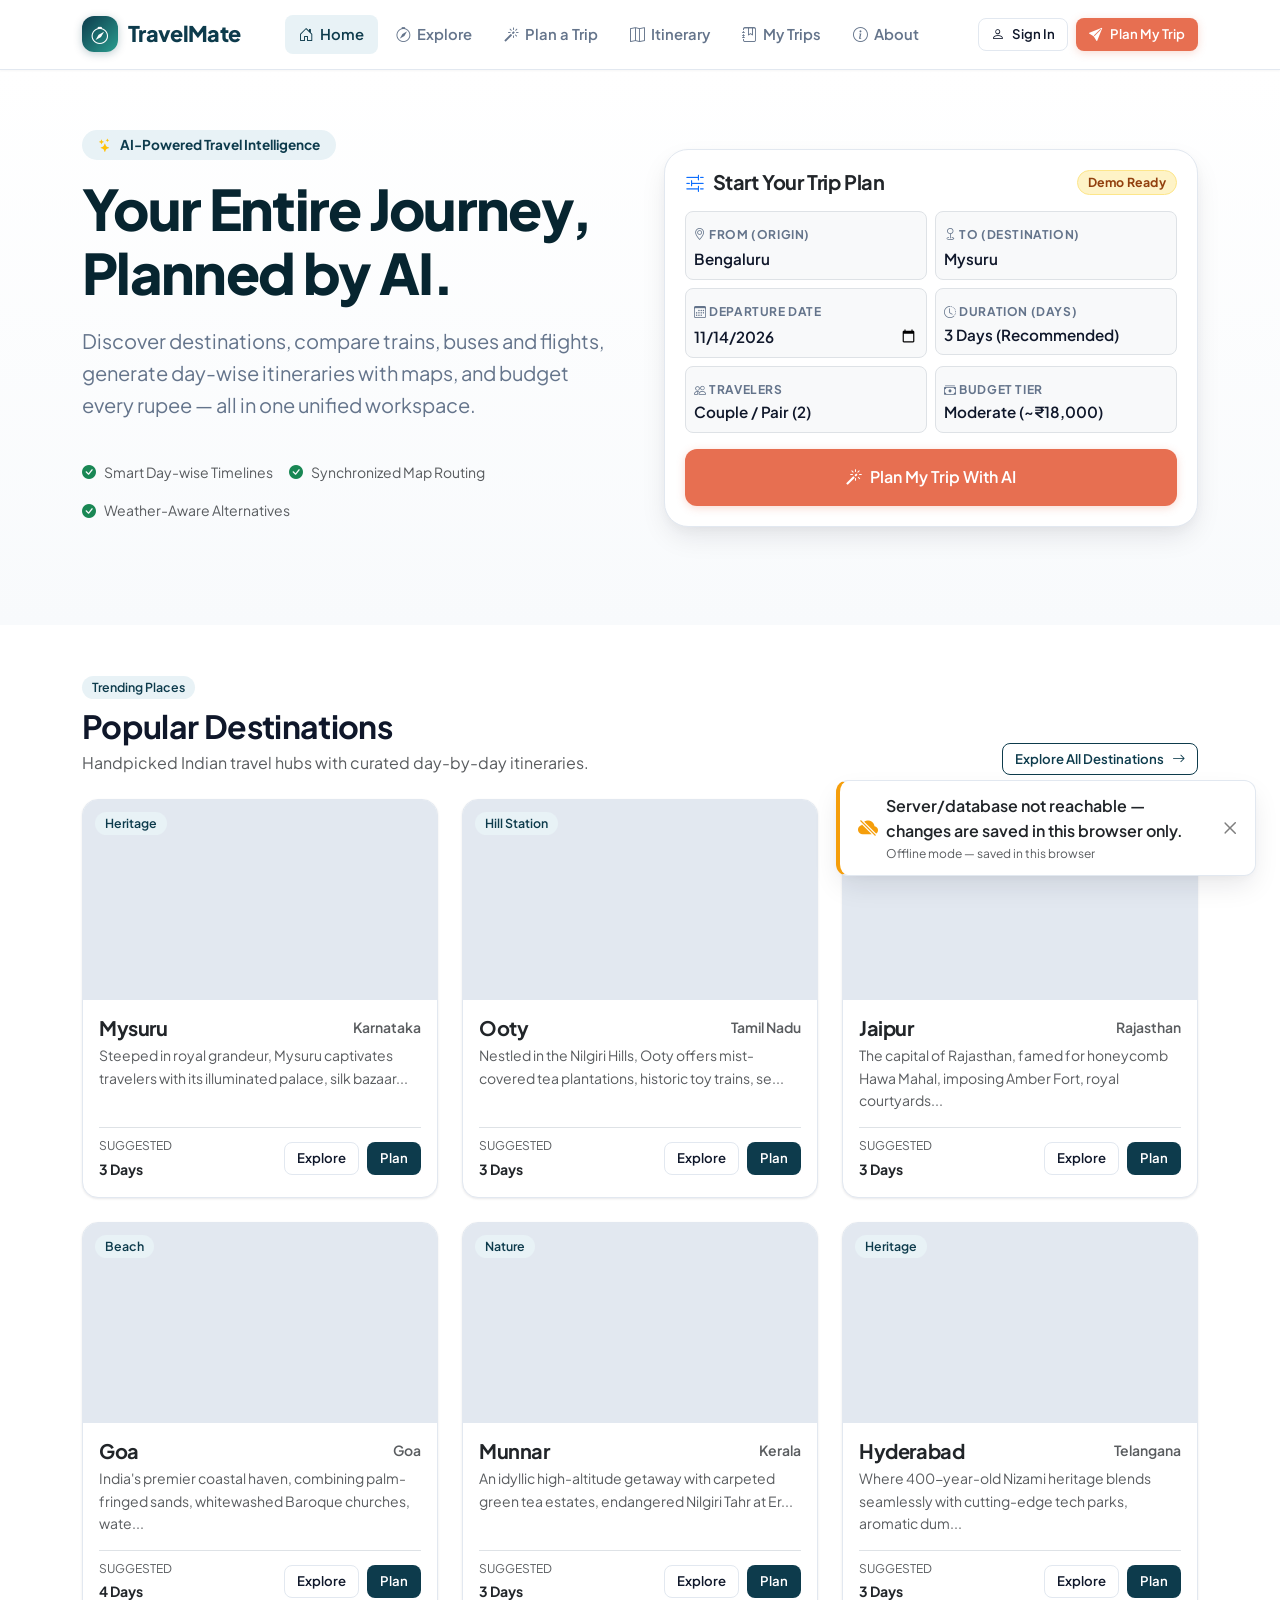
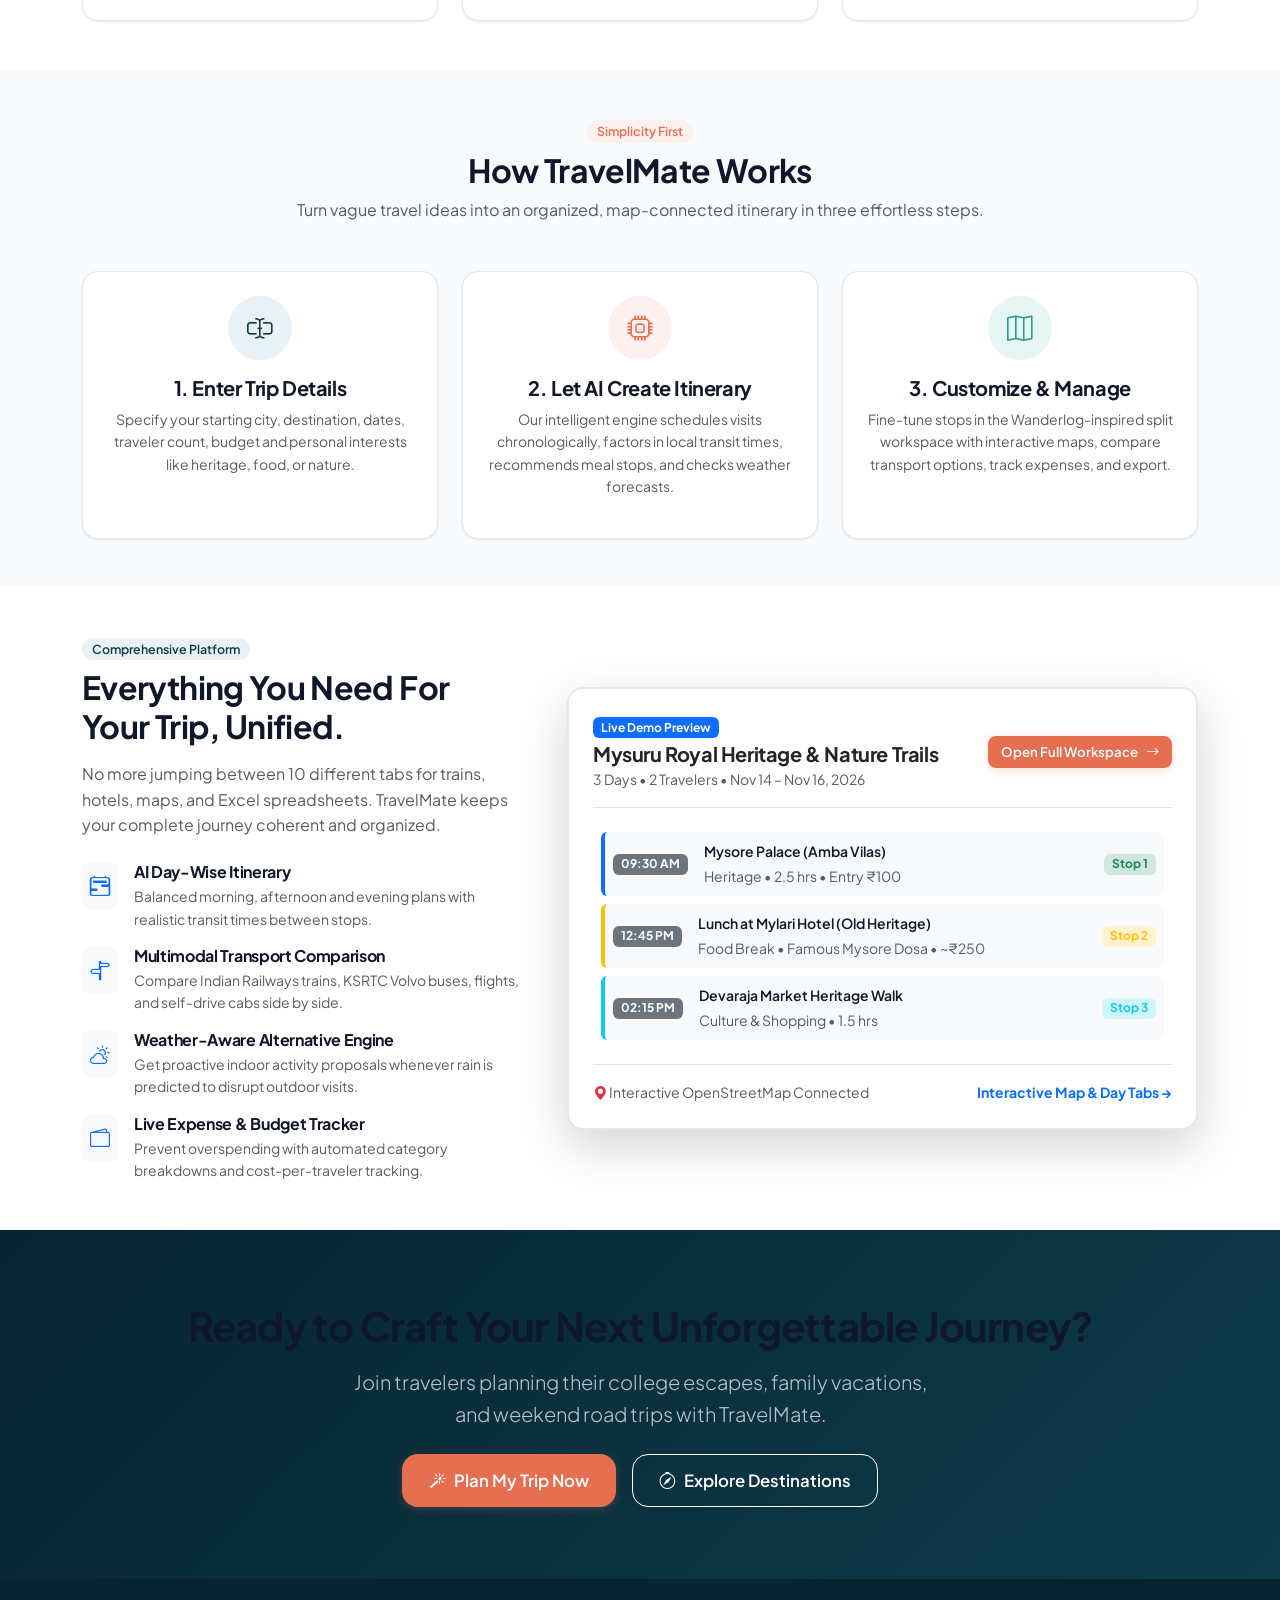
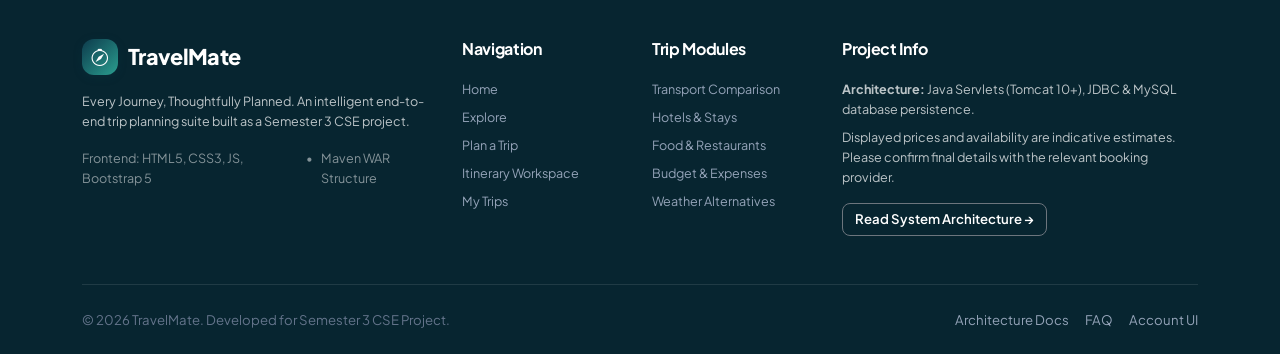
==== src/main/webapp/index.html @ cca4d3fd "Intial commit" ====
<!DOCTYPE html>
<html lang="en">
<head>
  <meta charset="UTF-8">
  <meta name="viewport" content="width=device-width, initial-scale=1.0">
  <title>TravelMate — Your Entire Journey, Planned by AI</title>
  <meta name="description" content="Discover places, compare travel options, plan every day and manage your complete trip in one place. Powered by TravelMate.">
  
  <!-- Bootstrap 5 CSS & Bootstrap Icons -->
  <link rel="stylesheet" href="https://cdn.jsdelivr.net/npm/bootstrap@5.3.3/dist/css/bootstrap.min.css">
  <link rel="stylesheet" href="https://cdn.jsdelivr.net/npm/bootstrap-icons@1.11.3/font/bootstrap-icons.min.css">
  
  <!-- TravelMate Master Design System -->
  <link rel="stylesheet" href="css/travelmate.css">
</head>
<body>

  <!-- ================= GLOBAL NAVBAR ================= -->
  <nav class="navbar navbar-expand-lg tm-navbar">
    <div class="container-xl">
      <a class="tm-brand" href="index.html" id="nav-brand-logo">
        <div class="tm-brand-logo">
          <i class="bi bi-compass"></i>
        </div>
        <span>TravelMate</span>
        
      </a>

      <button class="navbar-toggler border-0" type="button" data-bs-toggle="collapse" data-bs-target="#tmNavbarMain" aria-controls="tmNavbarMain" aria-expanded="false" aria-label="Toggle navigation">
        <span class="navbar-toggler-icon"></span>
      </button>

      <div class="collapse navbar-collapse" id="tmNavbarMain">
        <ul class="navbar-nav mx-auto mb-2 mb-lg-0 gap-1">
          <li class="nav-item">
            <a class="nav-link tm-nav-link active" href="index.html" id="nav-home">
              <i class="bi bi-house-door"></i> Home
            </a>
          </li>
          <li class="nav-item">
            <a class="nav-link tm-nav-link" href="explore.html" id="nav-explore">
              <i class="bi bi-compass"></i> Explore
            </a>
          </li>
          <li class="nav-item">
            <a class="nav-link tm-nav-link" href="plan.html" id="nav-plan">
              <i class="bi bi-magic"></i> Plan a Trip
            </a>
          </li>
          <li class="nav-item">
            <a class="nav-link tm-nav-link" href="workspace.html" id="nav-workspace">
              <i class="bi bi-map"></i> Itinerary
            </a>
          </li>
          <li class="nav-item">
            <a class="nav-link tm-nav-link" href="trips.html" id="nav-trips">
              <i class="bi bi-journal-bookmark"></i> My Trips
            </a>
          </li>
          <li class="nav-item">
            <a class="nav-link tm-nav-link" href="about.html" id="nav-about">
              <i class="bi bi-info-circle"></i> About
            </a>
          </li>
        </ul>

        <div class="d-flex align-items-center gap-2">
          <a href="auth.html" class="tm-btn tm-btn-outline tm-btn-sm" id="nav-signin-btn">
            <i class="bi bi-person"></i> Sign In
          </a>
          <a href="plan.html" class="tm-btn tm-btn-accent tm-btn-sm" id="nav-plan-cta-btn">
            <i class="bi bi-send-fill"></i> Plan My Trip
          </a>
        </div>
      </div>
    </div>
  </nav>

  <!-- ================= HERO SECTION ================= -->
  <section class="tm-hero">
    <div class="container-xl">
      <div class="row align-items-center g-5">
        <div class="col-lg-6">
          <div class="d-inline-flex align-items-center gap-2 px-3 py-1 mb-3 rounded-pill" style="background: var(--tm-primary-subtle); color: var(--tm-primary); font-size: 0.85rem; font-weight: 700;">
            <i class="bi bi-stars text-warning"></i> AI-Powered Travel Intelligence
          </div>
          <h1 class="tm-hero-title">Your Entire Journey, Planned by AI.</h1>
          <p class="tm-hero-subtitle">
            Discover destinations, compare trains, buses and flights, generate day-wise itineraries with maps, and budget every rupee — all in one unified workspace.
          </p>

          <div class="d-flex flex-wrap gap-3 align-items-center mb-4">
            <div class="d-flex align-items-center gap-2 text-muted small">
              <i class="bi bi-check-circle-fill text-success"></i> Smart Day-wise Timelines
            </div>
            <div class="d-flex align-items-center gap-2 text-muted small">
              <i class="bi bi-check-circle-fill text-success"></i> Synchronized Map Routing
            </div>
            <div class="d-flex align-items-center gap-2 text-muted small">
              <i class="bi bi-check-circle-fill text-success"></i> Weather-Aware Alternatives
            </div>
          </div>
        </div>

        <div class="col-lg-6">
          <!-- Interactive Quick Planning Box -->
          <div class="tm-search-box">
            <div class="d-flex justify-content-between align-items-center mb-3">
              <h5 class="fw-bold m-0 text-dark d-flex align-items-center gap-2">
                <i class="bi bi-sliders2 text-primary"></i> Start Your Trip Plan
              </h5>
              <span class="tm-badge tm-badge-demo">Demo Ready</span>
            </div>

            <form id="hero-quick-plan-form" onsubmit="handleHeroQuickPlan(event)">
              <div class="row g-2 mb-2">
                <div class="col-md-6">
                  <div class="p-2 border rounded-3 bg-light">
                    <label class="tm-search-label" for="hero-from"><i class="bi bi-geo-alt"></i> FROM (ORIGIN)</label>
                    <input type="text" class="tm-search-input" id="hero-from" placeholder="e.g. Bengaluru" value="Bengaluru" required>
                  </div>
                </div>
                <div class="col-md-6">
                  <div class="p-2 border rounded-3 bg-light">
                    <label class="tm-search-label" for="hero-to"><i class="bi bi-geo"></i> TO (DESTINATION)</label>
                    <input type="text" class="tm-search-input" id="hero-to" placeholder="e.g. Mysuru" value="Mysuru" required>
                  </div>
                </div>
              </div>

              <div class="row g-2 mb-2">
                <div class="col-md-6">
                  <div class="p-2 border rounded-3 bg-light">
                    <label class="tm-search-label" for="hero-date"><i class="bi bi-calendar3"></i> DEPARTURE DATE</label>
                    <input type="date" class="tm-search-input" id="hero-date" value="2026-11-14" required>
                  </div>
                </div>
                <div class="col-md-6">
                  <div class="p-2 border rounded-3 bg-light">
                    <label class="tm-search-label" for="hero-days"><i class="bi bi-clock-history"></i> DURATION (DAYS)</label>
                    <select class="tm-search-input form-select form-select-sm border-0 p-0" id="hero-days">
                      <option value="2">2 Days (Weekend Escape)</option>
                      <option value="3" selected>3 Days (Recommended)</option>
                      <option value="4">4 Days (Extended Trail)</option>
                      <option value="5">5 Days (Grand Tour)</option>
                    </select>
                  </div>
                </div>
              </div>

              <div class="row g-2 mb-3">
                <div class="col-md-6">
                  <div class="p-2 border rounded-3 bg-light">
                    <label class="tm-search-label" for="hero-travelers"><i class="bi bi-people"></i> TRAVELERS</label>
                    <select class="tm-search-input form-select form-select-sm border-0 p-0" id="hero-travelers">
                      <option value="1">Solo Traveler (1)</option>
                      <option value="2" selected>Couple / Pair (2)</option>
                      <option value="4">Family / Friends (4)</option>
                      <option value="6">Group (6+)</option>
                    </select>
                  </div>
                </div>
                <div class="col-md-6">
                  <div class="p-2 border rounded-3 bg-light">
                    <label class="tm-search-label" for="hero-budget"><i class="bi bi-cash-stack"></i> BUDGET TIER</label>
                    <select class="tm-search-input form-select form-select-sm border-0 p-0" id="hero-budget">
                      <option value="budget">Backpacker / Budget (~₹8,000)</option>
                      <option value="moderate" selected>Moderate (~₹18,000)</option>
                      <option value="luxury">Luxury / Premium (~₹35,000)</option>
                    </select>
                  </div>
                </div>
              </div>

              <button type="submit" class="tm-btn tm-btn-accent w-100 py-3 fs-6" id="hero-plan-submit-btn">
                <i class="bi bi-magic"></i> Plan My Trip With AI
              </button>
            </form>
          </div>
        </div>
      </div>
    </div>
  </section>

  <!-- ================= POPULAR DESTINATIONS ================= -->
  <section class="py-5 bg-white">
    <div class="container-xl">
      <div class="d-flex flex-wrap justify-content-between align-items-end mb-4">
        <div>
          <span class="tm-badge tm-badge-primary mb-2">Trending Places</span>
          <h2 class="fw-bold mb-1">Popular Destinations</h2>
          <p class="text-muted m-0">Handpicked Indian travel hubs with curated day-by-day itineraries.</p>
        </div>
        <a href="explore.html" class="tm-btn tm-btn-outline-primary tm-btn-sm">
          Explore All Destinations <i class="bi bi-arrow-right"></i>
        </a>
      </div>

      <div class="row g-4" id="home-destinations-grid">
        <!-- Rendered via JS from data.js -->
      </div>
    </div>
  </section>

  <!-- ================= HOW TRAVELMATE WORKS ================= -->
  <section class="py-5" style="background: var(--tm-bg);">
    <div class="container-xl">
      <div class="text-center max-w-700 mx-auto mb-5">
        <span class="tm-badge tm-badge-accent mb-2">Simplicity First</span>
        <h2 class="fw-bold">How TravelMate Works</h2>
        <p class="text-muted">Turn vague travel ideas into an organized, map-connected itinerary in three effortless steps.</p>
      </div>

      <div class="row g-4">
        <div class="col-md-4">
          <div class="tm-card p-4 text-center h-100 tm-card-hover-elevate">
            <div class="rounded-circle d-inline-flex align-items-center justify-content-center mb-3" style="width: 64px; height: 64px; background: var(--tm-primary-subtle); color: var(--tm-primary); font-size: 1.6rem;">
              <i class="bi bi-input-cursor-text"></i>
            </div>
            <h5 class="fw-bold mb-2">1. Enter Trip Details</h5>
            <p class="text-muted small">
              Specify your starting city, destination, dates, traveler count, budget and personal interests like heritage, food, or nature.
            </p>
          </div>
        </div>

        <div class="col-md-4">
          <div class="tm-card p-4 text-center h-100 tm-card-hover-elevate">
            <div class="rounded-circle d-inline-flex align-items-center justify-content-center mb-3" style="width: 64px; height: 64px; background: var(--tm-accent-light); color: var(--tm-accent); font-size: 1.6rem;">
              <i class="bi bi-cpu"></i>
            </div>
            <h5 class="fw-bold mb-2">2. Let AI Create Itinerary</h5>
            <p class="text-muted small">
              Our intelligent engine schedules visits chronologically, factors in local transit times, recommends meal stops, and checks weather forecasts.
            </p>
          </div>
        </div>

        <div class="col-md-4">
          <div class="tm-card p-4 text-center h-100 tm-card-hover-elevate">
            <div class="rounded-circle d-inline-flex align-items-center justify-content-center mb-3" style="width: 64px; height: 64px; background: var(--tm-teal-light); color: var(--tm-teal); font-size: 1.6rem;">
              <i class="bi bi-map"></i>
            </div>
            <h5 class="fw-bold mb-2">3. Customize & Manage</h5>
            <p class="text-muted small">
              Fine-tune stops in the Wanderlog-inspired split workspace with interactive maps, compare transport options, track expenses, and export.
            </p>
          </div>
        </div>
      </div>
    </div>
  </section>

  <!-- ================= FEATURE HIGHLIGHTS ================= -->
  <section class="py-5 bg-white">
    <div class="container-xl">
      <div class="row align-items-center g-5">
        <div class="col-lg-5">
          <span class="tm-badge tm-badge-primary mb-2">Comprehensive Platform</span>
          <h2 class="fw-bold mb-3">Everything You Need For Your Trip, Unified.</h2>
          <p class="text-muted mb-4">
            No more jumping between 10 different tabs for trains, hotels, maps, and Excel spreadsheets. TravelMate keeps your complete journey coherent and organized.
          </p>

          <div class="d-flex flex-column gap-3">
            <div class="d-flex align-items-start gap-3">
              <div class="p-2 rounded-3 bg-light text-primary fs-5"><i class="bi bi-calendar2-range"></i></div>
              <div>
                <h6 class="fw-bold mb-1">AI Day-Wise Itinerary</h6>
                <p class="small text-muted m-0">Balanced morning, afternoon and evening plans with realistic transit times between stops.</p>
              </div>
            </div>

            <div class="d-flex align-items-start gap-3">
              <div class="p-2 rounded-3 bg-light text-primary fs-5"><i class="bi bi-signpost-split"></i></div>
              <div>
                <h6 class="fw-bold mb-1">Multimodal Transport Comparison</h6>
                <p class="small text-muted m-0">Compare Indian Railways trains, KSRTC Volvo buses, flights, and self-drive cabs side by side.</p>
              </div>
            </div>

            <div class="d-flex align-items-start gap-3">
              <div class="p-2 rounded-3 bg-light text-primary fs-5"><i class="bi bi-cloud-sun"></i></div>
              <div>
                <h6 class="fw-bold mb-1">Weather-Aware Alternative Engine</h6>
                <p class="small text-muted m-0">Get proactive indoor activity proposals whenever rain is predicted to disrupt outdoor visits.</p>
              </div>
            </div>

            <div class="d-flex align-items-start gap-3">
              <div class="p-2 rounded-3 bg-light text-primary fs-5"><i class="bi bi-wallet2"></i></div>
              <div>
                <h6 class="fw-bold mb-1">Live Expense & Budget Tracker</h6>
                <p class="small text-muted m-0">Prevent overspending with automated category breakdowns and cost-per-traveler tracking.</p>
              </div>
            </div>
          </div>
        </div>

        <div class="col-lg-7">
          <!-- Interactive Workspace Feature Teaser Card -->
          <div class="tm-card p-4 shadow-lg border-2">
            <div class="d-flex justify-content-between align-items-center border-bottom pb-3 mb-3">
              <div>
                <span class="badge bg-primary text-white mb-1">Live Demo Preview</span>
                <h5 class="fw-bold m-0 text-dark">Mysuru Royal Heritage & Nature Trails</h5>
                <small class="text-muted">3 Days • 2 Travelers • Nov 14 – Nov 16, 2026</small>
              </div>
              <a href="workspace.html" class="tm-btn tm-btn-accent tm-btn-sm">
                Open Full Workspace <i class="bi bi-arrow-right"></i>
              </a>
            </div>

            <!-- Mini Itinerary Timeline Sample -->
            <div class="timeline-preview p-2">
              <div class="d-flex align-items-center gap-3 p-2 mb-2 rounded bg-light border-start border-4 border-primary">
                <span class="badge bg-secondary">09:30 AM</span>
                <div class="flex-grow-1">
                  <div class="fw-semibold small">Mysore Palace (Amba Vilas)</div>
                  <small class="text-muted">Heritage • 2.5 hrs • Entry ₹100</small>
                </div>
                <span class="badge bg-success-subtle text-success">Stop 1</span>
              </div>

              <div class="d-flex align-items-center gap-3 p-2 mb-2 rounded bg-light border-start border-4 border-warning">
                <span class="badge bg-secondary">12:45 PM</span>
                <div class="flex-grow-1">
                  <div class="fw-semibold small">Lunch at Mylari Hotel (Old Heritage)</div>
                  <small class="text-muted">Food Break • Famous Mysore Dosa • ~₹250</small>
                </div>
                <span class="badge bg-warning-subtle text-warning">Stop 2</span>
              </div>

              <div class="d-flex align-items-center gap-3 p-2 rounded bg-light border-start border-4 border-info">
                <span class="badge bg-secondary">02:15 PM</span>
                <div class="flex-grow-1">
                  <div class="fw-semibold small">Devaraja Market Heritage Walk</div>
                  <small class="text-muted">Culture & Shopping • 1.5 hrs</small>
                </div>
                <span class="badge bg-info-subtle text-info">Stop 3</span>
              </div>
            </div>

            <div class="mt-3 pt-3 border-top d-flex justify-content-between align-items-center">
              <span class="small text-muted"><i class="bi bi-geo-alt-fill text-danger"></i> Interactive OpenStreetMap Connected</span>
              <a href="workspace.html" class="small fw-bold text-primary">Interactive Map & Day Tabs &rarr;</a>
            </div>
          </div>
        </div>
      </div>
    </div>
  </section>

  <!-- ================= FINAL CALL TO ACTION ================= -->
  <section class="py-5" style="background: linear-gradient(135deg, var(--tm-primary-dark) 0%, var(--tm-primary) 100%); color: #fff;">
    <div class="container-xl text-center py-4">
      <h2 class="display-6 fw-bold mb-3">Ready to Craft Your Next Unforgettable Journey?</h2>
      <p class="lead text-light opacity-75 mb-4 mx-auto" style="max-width: 600px;">
        Join travelers planning their college escapes, family vacations, and weekend road trips with TravelMate.
      </p>
      <div class="d-flex justify-content-center gap-3">
        <a href="plan.html" class="tm-btn tm-btn-accent tm-btn-lg">
          <i class="bi bi-magic"></i> Plan My Trip Now
        </a>
        <a href="explore.html" class="tm-btn tm-btn-outline tm-btn-lg text-white border-white">
          <i class="bi bi-compass"></i> Explore Destinations
        </a>
      </div>
    </div>
  </section>

  <!-- ================= FOOTER ================= -->
  <footer class="tm-footer">
    <div class="container-xl">
      <div class="row g-4">
        <div class="col-lg-4">
          <div class="tm-brand text-white mb-3">
            <div class="tm-brand-logo">
              <i class="bi bi-compass"></i>
            </div>
            <span>TravelMate</span>
          </div>
          <p class="small text-light opacity-75 mb-3">
            Every Journey, Thoughtfully Planned. An intelligent end-to-end trip planning suite built as a Semester 3 CSE project.
          </p>
          <div class="d-flex gap-2 text-white-50 small">
            <span>Frontend: HTML5, CSS3, JS, Bootstrap 5</span> • 
            <span>Maven WAR Structure</span>
          </div>
        </div>

        <div class="col-6 col-lg-2">
          <h6 class="tm-footer-title">Navigation</h6>
          <ul class="list-unstyled small d-flex flex-column gap-2 m-0">
            <li><a href="index.html">Home</a></li>
            <li><a href="explore.html">Explore</a></li>
            <li><a href="plan.html">Plan a Trip</a></li>
            <li><a href="workspace.html">Itinerary Workspace</a></li>
            <li><a href="trips.html">My Trips</a></li>
          </ul>
        </div>

        <div class="col-6 col-lg-2">
          <h6 class="tm-footer-title">Trip Modules</h6>
          <ul class="list-unstyled small d-flex flex-column gap-2 m-0">
            <li><a href="transport.html">Transport Comparison</a></li>
            <li><a href="hotels.html">Hotels & Stays</a></li>
            <li><a href="food.html">Food & Restaurants</a></li>
            <li><a href="budget.html">Budget & Expenses</a></li>
            <li><a href="weather.html">Weather Alternatives</a></li>
          </ul>
        </div>

        <div class="col-lg-4">
          <h6 class="tm-footer-title">Project Info</h6>
          <p class="small text-light opacity-75 mb-2">
            <strong>Architecture:</strong> Java Servlets (Tomcat 10+), JDBC & MySQL database persistence.
          </p>
          <p class="small text-light opacity-75 mb-3">
            Displayed prices and availability are indicative estimates. Please confirm final details with the relevant booking provider.
          </p>
          <a href="about.html" class="tm-btn tm-btn-outline tm-btn-sm text-white border-secondary">
            Read System Architecture &rarr;
          </a>
        </div>
      </div>

      <div class="tm-footer-bottom d-flex flex-wrap justify-content-between align-items-center">
        <div>&copy; 2026 TravelMate. Developed for Semester 3 CSE Project.</div>
        <div class="d-flex gap-3">
          <a href="about.html">Architecture Docs</a>
          <a href="about.html#faq">FAQ</a>
          <a href="auth.html">Account UI</a>
        </div>
      </div>
    </div>
  </footer>

  <!-- Scripts -->
  <script src="https://cdn.jsdelivr.net/npm/bootstrap@5.3.3/dist/js/bootstrap.bundle.min.js"></script>
  <script src="js/data.js"></script>
  <script src="js/store.js"></script>
  <script src="js/app.js"></script>
  <script>
    // Render popular destinations on homepage
    document.addEventListener("DOMContentLoaded", () => {
      const container = document.getElementById("home-destinations-grid");
      if (!container || !window.TRAVELMATE_DATA) return;

      const items = window.TRAVELMATE_DATA.destinations.slice(0, 6);
      container.innerHTML = items.map(dest => `
        <div class="col-md-6 col-lg-4">
          <div class="tm-card tm-dest-card tm-card-hover-elevate">
            <div class="tm-dest-image-wrap">
              <img src="${dest.image}" class="tm-dest-image" alt="${dest.name}" loading="lazy" onerror="this.src='https://images.unsplash.com/photo-1488646953014-85cb44e25828?auto=format&fit=crop&w=800&q=80'">
              <span class="tm-badge tm-badge-primary tm-dest-badge-float">${dest.category}</span>
            </div>
            <div class="p-3 d-flex flex-column flex-grow-1">
              <div class="d-flex justify-content-between align-items-start mb-1">
                <h5 class="fw-bold m-0 text-dark">${dest.name}</h5>
                <small class="text-muted fw-semibold">${dest.state}</small>
              </div>
              <p class="small text-muted mb-3 flex-grow-1">${dest.description.substring(0, 95)}...</p>
              <div class="d-flex justify-content-between align-items-center border-top pt-2 mt-auto">
                <div>
                  <small class="text-muted d-block" style="font-size:0.75rem">SUGGESTED</small>
                  <span class="small fw-bold text-dark">${dest.suggestedDays} Days</span>
                </div>
                <div class="d-flex gap-2">
                  <a href="explore.html?dest=${dest.id}" class="tm-btn tm-btn-outline tm-btn-sm">Explore</a>
                  <a href="plan.html?dest=${dest.name}" class="tm-btn tm-btn-primary tm-btn-sm">Plan</a>
                </div>
              </div>
            </div>
          </div>
        </div>
      `).join("");
    });

    // Handle Quick Plan submission from hero form
    function handleHeroQuickPlan(event) {
      event.preventDefault();
      const origin = document.getElementById("hero-from").value.trim();
      const dest = document.getElementById("hero-to").value.trim();
      const date = document.getElementById("hero-date").value;
      const days = document.getElementById("hero-days").value;
      const travelers = document.getElementById("hero-travelers").value;
      const budget = document.getElementById("hero-budget").value;

      // Pass query parameters to plan.html for comprehensive customization
      const queryParams = new URLSearchParams({
        origin: origin,
        dest: dest,
        date: date,
        days: days,
        travelers: travelers,
        budget: budget
      });

      window.location.href = `plan.html?${queryParams.toString()}`;
    }
  </script>
</body>
</html>
---- src/main/webapp/css/travelmate.css ----
/* ==========================================================================
   TRAVELMATE — MASTER DESIGN SYSTEM & CSS TOKENS
   Inspired by Wanderlog usability, tailored for TravelMate (Semester 3 CSE)
   ========================================================================== */

@import url('https://fonts.googleapis.com/css2?family=Plus+Jakarta+Sans:wght@300;400;500;600;700;800&family=Outfit:wght@400;500;600;700&display=swap');

:root {
  /* Primary Brand: Deep Navy / Aegean Teal */
  --tm-primary: #0D3B4C;
  --tm-primary-dark: #072530;
  --tm-primary-light: #16566F;
  --tm-primary-subtle: #E8F2F6;
  --tm-primary-rgb: 13, 59, 76;

  /* Primary Accent: Warm Coral / Terracotta */
  --tm-accent: #E76F51;
  --tm-accent-hover: #D45B3D;
  --tm-accent-light: #FDF1ED;
  --tm-accent-rgb: 231, 111, 81;

  /* Supporting Secondary & Nature */
  --tm-teal: #2A9D8F;
  --tm-teal-light: #E6F6F4;
  --tm-amber: #F4A261;
  --tm-amber-light: #FEF6EC;
  --tm-blue: #3B82F6;
  --tm-blue-light: #EFF6FF;

  /* Neutral Surface & Background Colors */
  --tm-bg: #F8FAFC;
  --tm-bg-alt: #F1F5F9;
  --tm-surface: #FFFFFF;
  --tm-surface-subtle: #F8FAFC;
  --tm-border: #E2E8F0;
  --tm-border-light: #EDF2F7;
  --tm-border-strong: #CBD5E1;

  /* Typography Colors */
  --tm-text-main: #0F172A;
  --tm-text-muted: #64748B;
  --tm-text-light: #94A3B8;
  --tm-text-inverse: #FFFFFF;

  /* Feedback Colors */
  --tm-success: #10B981;
  --tm-success-light: #ECFDF5;
  --tm-warning: #F59E0B;
  --tm-warning-light: #FFFBEB;
  --tm-danger: #EF4444;
  --tm-danger-light: #FEF2F2;
  --tm-info: #0284C7;
  --tm-info-light: #F0F9FF;

  /* Elevation Shadows */
  --tm-shadow-xs: 0 1px 2px rgba(15, 23, 42, 0.04);
  --tm-shadow-sm: 0 1px 3px rgba(15, 23, 42, 0.06), 0 1px 2px rgba(15, 23, 42, 0.04);
  --tm-shadow-md: 0 4px 14px -1px rgba(15, 23, 42, 0.07), 0 2px 6px -2px rgba(15, 23, 42, 0.05);
  --tm-shadow-lg: 0 12px 28px -4px rgba(15, 23, 42, 0.10), 0 4px 12px -2px rgba(15, 23, 42, 0.04);
  --tm-shadow-xl: 0 20px 40px -6px rgba(15, 23, 42, 0.14);

  /* Border Radii */
  --tm-radius-xs: 4px;
  --tm-radius-sm: 8px;
  --tm-radius-md: 12px;
  --tm-radius-lg: 16px;
  --tm-radius-xl: 24px;
  --tm-radius-full: 9999px;

  /* Layout Dimensions */
  --tm-navbar-height: 70px;
  --tm-sidebar-width: 280px;

  /* Font Families */
  --tm-font-sans: 'Plus Jakarta Sans', -apple-system, BlinkMacSystemFont, 'Segoe UI', Roboto, Helvetica, Arial, sans-serif;
  --tm-font-heading: 'Plus Jakarta Sans', sans-serif;
}

/* Base Reset & Typography */
body {
  font-family: var(--tm-font-sans);
  background-color: var(--tm-bg);
  color: var(--tm-text-main);
  line-height: 1.6;
  -webkit-font-smoothing: antialiased;
  -moz-osx-font-smoothing: grayscale;
  min-height: 100vh;
  display: flex;
  flex-direction: column;
}

h1, h2, h3, h4, h5, h6 {
  font-family: var(--tm-font-heading);
  font-weight: 700;
  color: var(--tm-text-main);
  letter-spacing: -0.02em;
}

a {
  color: var(--tm-primary);
  text-decoration: none;
  transition: color 0.2s ease, opacity 0.2s ease;
}

a:hover {
  color: var(--tm-accent);
}

/* ==========================================================================
   NAVIGATION BAR
   ========================================================================== */
.tm-navbar {
  height: var(--tm-navbar-height);
  background: var(--tm-surface);
  border-bottom: 1px solid var(--tm-border);
  box-shadow: var(--tm-shadow-xs);
  position: sticky;
  top: 0;
  z-index: 1030;
  transition: all 0.2s ease;
}

.tm-brand {
  display: flex;
  align-items: center;
  gap: 10px;
  font-weight: 800;
  font-size: 1.35rem;
  color: var(--tm-primary);
  text-decoration: none;
  letter-spacing: -0.03em;
}

.tm-brand:hover {
  color: var(--tm-primary);
}

.tm-brand-logo {
  width: 36px;
  height: 36px;
  background: linear-gradient(135deg, var(--tm-primary) 0%, var(--tm-teal) 100%);
  color: #fff;
  border-radius: var(--tm-radius-md);
  display: flex;
  align-items: center;
  justify-content: center;
  font-size: 1.1rem;
  box-shadow: 0 2px 8px rgba(13, 59, 76, 0.25);
}

.tm-brand-badge {
  font-size: 0.65rem;
  font-weight: 700;
  background: var(--tm-accent-light);
  color: var(--tm-accent);
  padding: 2px 6px;
  border-radius: var(--tm-radius-full);
  margin-left: 6px;
  text-transform: uppercase;
  letter-spacing: 0.05em;
}

.tm-nav-link {
  font-size: 0.925rem;
  font-weight: 600;
  color: var(--tm-text-muted);
  padding: 8px 14px !important;
  border-radius: var(--tm-radius-sm);
  transition: all 0.2s ease;
  display: inline-flex;
  align-items: center;
  gap: 6px;
}

.tm-nav-link:hover {
  color: var(--tm-primary);
  background-color: var(--tm-surface-subtle);
}

.tm-nav-link.active {
  color: var(--tm-primary) !important;
  background-color: var(--tm-primary-subtle);
}

/* ==========================================================================
   BUTTONS & CONTROLS
   ========================================================================== */
.tm-btn {
  display: inline-flex;
  align-items: center;
  justify-content: center;
  gap: 8px;
  font-family: var(--tm-font-sans);
  font-weight: 600;
  font-size: 0.925rem;
  padding: 10px 20px;
  border-radius: var(--tm-radius-md);
  border: 1px solid transparent;
  cursor: pointer;
  transition: all 0.2s cubic-bezier(0.16, 1, 0.3, 1);
  text-decoration: none;
  line-height: 1.4;
  white-space: nowrap;
}

.tm-btn:focus-visible {
  outline: 2px solid var(--tm-primary);
  outline-offset: 2px;
}

.tm-btn-primary {
  background-color: var(--tm-primary);
  color: #FFFFFF;
}

.tm-btn-primary:hover {
  background-color: var(--tm-primary-light);
  color: #FFFFFF;
  box-shadow: 0 4px 12px rgba(13, 59, 76, 0.2);
  transform: translateY(-1px);
}

.tm-btn-accent {
  background-color: var(--tm-accent);
  color: #FFFFFF;
  box-shadow: 0 2px 8px rgba(231, 111, 81, 0.25);
}

.tm-btn-accent:hover {
  background-color: var(--tm-accent-hover);
  color: #FFFFFF;
  box-shadow: 0 6px 16px rgba(231, 111, 81, 0.35);
  transform: translateY(-1px);
}

.tm-btn-outline {
  background-color: transparent;
  color: var(--tm-text-main);
  border-color: var(--tm-border);
}

.tm-btn-outline:hover {
  background-color: var(--tm-surface-subtle);
  border-color: var(--tm-border-strong);
  color: var(--tm-primary);
}

.tm-btn-outline-primary {
  background-color: transparent;
  color: var(--tm-primary);
  border-color: var(--tm-primary);
}

.tm-btn-outline-primary:hover {
  background-color: var(--tm-primary-subtle);
  color: var(--tm-primary-dark);
}

.tm-btn-sm {
  padding: 6px 12px;
  font-size: 0.825rem;
  border-radius: var(--tm-radius-sm);
}

.tm-btn-lg {
  padding: 14px 26px;
  font-size: 1.05rem;
  border-radius: var(--tm-radius-lg);
}

.tm-btn-icon {
  width: 36px;
  height: 36px;
  padding: 0;
  border-radius: var(--tm-radius-md);
  display: inline-flex;
  align-items: center;
  justify-content: center;
}

/* ==========================================================================
   BADGES & CHIPS
   ========================================================================== */
.tm-badge {
  display: inline-flex;
  align-items: center;
  gap: 5px;
  padding: 4px 10px;
  font-size: 0.775rem;
  font-weight: 600;
  border-radius: var(--tm-radius-full);
  line-height: 1.2;
}

.tm-badge-demo {
  background-color: #FEF3C7;
  color: #92400E;
  border: 1px solid #FDE68A;
  font-weight: 700;
  letter-spacing: 0.02em;
}

.tm-badge-primary {
  background-color: var(--tm-primary-subtle);
  color: var(--tm-primary);
}

.tm-badge-accent {
  background-color: var(--tm-accent-light);
  color: var(--tm-accent);
}

.tm-badge-teal {
  background-color: var(--tm-teal-light);
  color: var(--tm-teal);
}

.tm-badge-success {
  background-color: var(--tm-success-light);
  color: var(--tm-success);
}

.tm-badge-warning {
  background-color: var(--tm-warning-light);
  color: var(--tm-warning);
}

/* Selectable Interest / Filter Chips */
.tm-chip {
  display: inline-flex;
  align-items: center;
  gap: 8px;
  padding: 8px 16px;
  font-size: 0.875rem;
  font-weight: 600;
  color: var(--tm-text-muted);
  background-color: var(--tm-surface);
  border: 1px solid var(--tm-border);
  border-radius: var(--tm-radius-full);
  cursor: pointer;
  transition: all 0.2s ease;
  user-select: none;
}

.tm-chip:hover {
  border-color: var(--tm-border-strong);
  color: var(--tm-text-main);
  background-color: var(--tm-surface-subtle);
}

.tm-chip.active, .tm-chip input:checked + label {
  background-color: var(--tm-primary-subtle);
  border-color: var(--tm-primary);
  color: var(--tm-primary);
}

/* ==========================================================================
   CARDS & SURFACES
   ========================================================================== */
.tm-card {
  background: var(--tm-surface);
  border: 1px solid var(--tm-border);
  border-radius: var(--tm-radius-lg);
  box-shadow: var(--tm-shadow-sm);
  transition: all 0.25s cubic-bezier(0.16, 1, 0.3, 1);
  overflow: hidden;
}

.tm-card:hover {
  box-shadow: var(--tm-shadow-md);
  border-color: var(--tm-border-strong);
}

.tm-card-hover-elevate:hover {
  transform: translateY(-3px);
  box-shadow: var(--tm-shadow-lg);
}

/* ==========================================================================
   HERO & SEARCH WIDGET
   ========================================================================== */
.tm-hero {
  position: relative;
  background: linear-gradient(180deg, #FFFFFF 0%, var(--tm-bg) 100%);
  padding: 60px 0 80px;
  overflow: hidden;
}

.tm-hero-title {
  font-size: clamp(2.2rem, 5vw, 3.5rem);
  font-weight: 800;
  line-height: 1.15;
  color: var(--tm-primary-dark);
  margin-bottom: 1.25rem;
  letter-spacing: -0.03em;
}

.tm-hero-subtitle {
  font-size: clamp(1.05rem, 2vw, 1.25rem);
  color: var(--tm-text-muted);
  max-width: 620px;
  margin-bottom: 2.5rem;
}

.tm-search-box {
  background: var(--tm-surface);
  border: 1px solid var(--tm-border);
  border-radius: var(--tm-radius-xl);
  box-shadow: var(--tm-shadow-lg);
  padding: 20px;
  position: relative;
  z-index: 10;
}

.tm-search-input-group {
  display: flex;
  flex-direction: column;
  padding: 6px 12px;
  border-right: 1px solid var(--tm-border-light);
}

.tm-search-label {
  font-size: 0.75rem;
  font-weight: 700;
  text-transform: uppercase;
  letter-spacing: 0.05em;
  color: var(--tm-text-muted);
  margin-bottom: 2px;
}

.tm-search-input {
  border: none;
  outline: none;
  background: transparent;
  font-weight: 600;
  font-size: 0.95rem;
  color: var(--tm-text-main);
  padding: 0;
  width: 100%;
}

.tm-search-input::placeholder {
  color: var(--tm-text-light);
  font-weight: 400;
}

/* ==========================================================================
   WANDERLOG-STYLE TRIP WORKSPACE LAYOUT (PAGE 4)
   ========================================================================== */
.tm-workspace-layout {
  display: flex;
  height: calc(100vh - var(--tm-navbar-height));
  overflow: hidden;
  position: relative;
}

.tm-workspace-sidebar {
  width: 55%;
  min-width: 480px;
  max-width: 720px;
  height: 100%;
  overflow-y: auto;
  border-right: 1px solid var(--tm-border);
  background: var(--tm-bg);
  padding: 24px;
  display: flex;
  flex-direction: column;
}

.tm-workspace-map {
  flex: 1;
  height: 100%;
  position: relative;
  background: #E2E8F0;
}

/* Day Tabs */
.tm-day-tabs {
  display: flex;
  gap: 8px;
  overflow-x: auto;
  padding-bottom: 4px;
  scrollbar-width: thin;
}

.tm-day-tab {
  padding: 8px 16px;
  border-radius: var(--tm-radius-full);
  font-size: 0.875rem;
  font-weight: 600;
  color: var(--tm-text-muted);
  background: var(--tm-surface);
  border: 1px solid var(--tm-border);
  cursor: pointer;
  white-space: nowrap;
  transition: all 0.2s ease;
  display: flex;
  align-items: center;
  gap: 6px;
}

.tm-day-tab:hover {
  color: var(--tm-primary);
  border-color: var(--tm-border-strong);
}

.tm-day-tab.active {
  background: var(--tm-primary);
  color: #FFFFFF;
  border-color: var(--tm-primary);
}

/* Vertical Timeline Stops */
.tm-timeline {
  position: relative;
  padding-left: 28px;
  margin-top: 18px;
}

.tm-timeline::before {
  content: '';
  position: absolute;
  top: 16px;
  bottom: 24px;
  left: 12px;
  width: 2px;
  background: var(--tm-border);
}

.tm-stop-card {
  position: relative;
  background: var(--tm-surface);
  border: 1px solid var(--tm-border);
  border-radius: var(--tm-radius-md);
  padding: 16px;
  margin-bottom: 16px;
  box-shadow: var(--tm-shadow-sm);
  transition: all 0.2s ease;
  cursor: pointer;
}

.tm-stop-card:hover {
  border-color: var(--tm-teal);
  box-shadow: var(--tm-shadow-md);
  transform: translateX(2px);
}

.tm-stop-card.highlighted {
  border-color: var(--tm-accent);
  box-shadow: 0 0 0 2px rgba(231, 111, 81, 0.2);
}

.tm-stop-node {
  position: absolute;
  left: -28px;
  top: 16px;
  width: 26px;
  height: 26px;
  border-radius: 50%;
  background: var(--tm-primary);
  color: #fff;
  font-size: 0.75rem;
  font-weight: 700;
  display: flex;
  align-items: center;
  justify-content: center;
  border: 2px solid var(--tm-surface);
  box-shadow: 0 1px 4px rgba(0,0,0,0.15);
  z-index: 2;
}

.tm-travel-connector {
  position: relative;
  padding: 8px 12px;
  margin: -8px 0 12px 0;
  font-size: 0.775rem;
  color: var(--tm-text-muted);
  display: flex;
  align-items: center;
  gap: 8px;
  background: var(--tm-surface-subtle);
  border-radius: var(--tm-radius-sm);
  border-left: 3px solid var(--tm-amber);
}

/* ==========================================================================
   DESTINATION & ATTRACTION CARDS
   ========================================================================== */
.tm-dest-card {
  height: 100%;
  display: flex;
  flex-direction: column;
}

.tm-dest-image-wrap {
  position: relative;
  height: 200px;
  overflow: hidden;
  background-color: #E2E8F0;
}

.tm-dest-image {
  width: 100%;
  height: 100%;
  object-fit: cover;
  transition: transform 0.4s ease;
}

.tm-dest-card:hover .tm-dest-image {
  transform: scale(1.04);
}

.tm-dest-badge-float {
  position: absolute;
  top: 12px;
  left: 12px;
}

.tm-dest-bookmark-float {
  position: absolute;
  top: 12px;
  right: 12px;
  background: rgba(255, 255, 255, 0.9);
  backdrop-filter: blur(4px);
  border-radius: 50%;
  width: 32px;
  height: 32px;
  display: flex;
  align-items: center;
  justify-content: center;
  border: none;
  cursor: pointer;
  color: var(--tm-text-muted);
  transition: all 0.2s ease;
}

.tm-dest-bookmark-float:hover {
  color: var(--tm-accent);
  background: #FFFFFF;
}

/* ==========================================================================
   FORMS & INPUTS
   ========================================================================== */
.tm-form-label {
  font-weight: 600;
  font-size: 0.875rem;
  color: var(--tm-text-main);
  margin-bottom: 6px;
  display: flex;
  align-items: center;
  justify-content: space-between;
}

.tm-form-label .required {
  color: var(--tm-accent);
}

.tm-form-control {
  border: 1px solid var(--tm-border);
  border-radius: var(--tm-radius-md);
  padding: 10px 14px;
  font-size: 0.925rem;
  color: var(--tm-text-main);
  background-color: var(--tm-surface);
  transition: all 0.2s ease;
}

.tm-form-control:focus {
  border-color: var(--tm-primary);
  box-shadow: 0 0 0 3px rgba(13, 59, 76, 0.12);
  outline: none;
}

.tm-form-control.is-invalid {
  border-color: var(--tm-danger);
  background-image: none;
}

.tm-form-control.is-invalid:focus {
  box-shadow: 0 0 0 3px rgba(239, 68, 68, 0.15);
}

.tm-invalid-feedback {
  font-size: 0.8rem;
  color: var(--tm-danger);
  margin-top: 4px;
  display: none;
}

.is-invalid ~ .tm-invalid-feedback {
  display: block;
}

/* ==========================================================================
   MODALS, TOASTS & FEEDBACK
   ========================================================================== */
.tm-modal-content {
  border: 1px solid var(--tm-border);
  border-radius: var(--tm-radius-xl);
  box-shadow: var(--tm-shadow-xl);
  overflow: hidden;
}

.tm-modal-header {
  border-bottom: 1px solid var(--tm-border);
  padding: 18px 24px;
  background: var(--tm-surface-subtle);
}

.tm-modal-body {
  padding: 24px;
}

.tm-modal-footer {
  border-top: 1px solid var(--tm-border);
  padding: 16px 24px;
  background: var(--tm-surface-subtle);
}

.tm-toast-container {
  position: fixed;
  bottom: 24px;
  right: 24px;
  z-index: 1090;
  display: flex;
  flex-direction: column;
  gap: 10px;
}

.tm-toast {
  background: var(--tm-surface);
  border: 1px solid var(--tm-border);
  border-left: 4px solid var(--tm-primary);
  border-radius: var(--tm-radius-md);
  box-shadow: var(--tm-shadow-lg);
  padding: 12px 18px;
  min-width: 300px;
  max-width: 420px;
  display: flex;
  align-items: center;
  justify-content: space-between;
  gap: 12px;
  animation: slideInRight 0.3s cubic-bezier(0.16, 1, 0.3, 1);
}

.tm-toast-success { border-left-color: var(--tm-success); }
.tm-toast-danger { border-left-color: var(--tm-danger); }
.tm-toast-warning { border-left-color: var(--tm-warning); }
.tm-toast-accent { border-left-color: var(--tm-accent); }

@keyframes slideInRight {
  from { transform: translateX(100%); opacity: 0; }
  to { transform: translateX(0); opacity: 1; }
}

/* ==========================================================================
   FOOTER
   ========================================================================== */
.tm-footer {
  background-color: var(--tm-primary-dark);
  color: #CBD5E1;
  padding: 60px 0 24px;
  margin-top: auto;
  font-size: 0.9rem;
}

.tm-footer a {
  color: #94A3B8;
  transition: color 0.2s ease;
}

.tm-footer a:hover {
  color: #FFFFFF;
}

.tm-footer-title {
  color: #FFFFFF;
  font-size: 1rem;
  font-weight: 700;
  margin-bottom: 1.25rem;
}

.tm-footer-bottom {
  border-top: 1px solid rgba(255, 255, 255, 0.1);
  padding-top: 24px;
  margin-top: 48px;
  font-size: 0.825rem;
  color: #64748B;
}

/* ==========================================================================
   MOBILE & RESPONSIVE BEHAVIOR
   ========================================================================== */
.tm-mobile-switcher {
  display: none;
}

@media (max-width: 991.98px) {
  .tm-workspace-layout {
    flex-direction: column;
    height: auto;
    overflow: visible;
  }

  .tm-workspace-sidebar {
    width: 100%;
    min-width: 100%;
    max-width: 100%;
    height: auto;
    overflow-y: visible;
    border-right: none;
  }

  .tm-workspace-map {
    height: 380px;
    width: 100%;
  }

  .tm-mobile-switcher {
    display: flex;
    background: var(--tm-surface);
    border-bottom: 1px solid var(--tm-border);
    padding: 8px 16px;
    position: sticky;
    top: var(--tm-navbar-height);
    z-index: 1020;
    gap: 8px;
  }

  .tm-mobile-switcher-btn {
    flex: 1;
    padding: 8px 12px;
    border-radius: var(--tm-radius-md);
    font-size: 0.875rem;
    font-weight: 600;
    border: 1px solid var(--tm-border);
    background: var(--tm-surface-subtle);
    color: var(--tm-text-muted);
    cursor: pointer;
  }

  .tm-mobile-switcher-btn.active {
    background: var(--tm-primary);
    color: #fff;
    border-color: var(--tm-primary);
  }

  /* Controlled visibility based on mobile switcher */
  .tm-mobile-hide-on-map {
    display: block;
  }
  .tm-mobile-hide-on-itinerary {
    display: none;
  }

  body.view-map-active .tm-mobile-hide-on-map {
    display: none !important;
  }
  body.view-map-active .tm-mobile-hide-on-itinerary {
    display: block !important;
  }
}

/* Workspace is read-only while the automatic AI tour plan is being written */
.tm-ai-busy {
  opacity: 0.55;
  pointer-events: none;
  transition: opacity 0.2s ease;
}


/* Responsive weather summary: keep condition badges and the action from colliding. */
.ws-weather-summary {
  display: flex;
  align-items: center;
  justify-content: space-between;
  flex-wrap: wrap;
  gap: 12px;
  min-width: 0;
}
.ws-weather-main {
  display: flex;
  align-items: center;
  gap: 12px;
  flex: 1 1 320px;
  min-width: 0;
}
.ws-weather-copy { min-width: 0; flex: 1 1 auto; }
.ws-weather-badges {
  display: flex;
  align-items: center;
  flex-wrap: wrap;
  gap: 6px;
  min-width: 0;
}
.ws-weather-badges .badge { white-space: normal; }
.ws-weather-action {
  flex: 0 0 auto;
  white-space: nowrap;
}
@media (max-width: 575.98px) {
  .ws-weather-summary { align-items: stretch; }
  .ws-weather-main { flex-basis: 100%; align-items: flex-start; }
  .ws-weather-action { align-self: flex-start; max-width: 100%; }
  .ws-weather-badges { gap: 5px; }
  .ws-weather-badges strong { flex-basis: 100%; }
}


/* Workspace quick actions: never clip labels or force horizontal scrolling. */
.ws-quick-actions {
  display: grid;
  grid-template-columns: repeat(3, minmax(0, 1fr));
  gap: 0.625rem;
  width: 100%;
  min-width: 0;
}
.ws-quick-action {
  display: flex;
  align-items: center;
  justify-content: center;
  gap: 0.5rem;
  min-width: 0;
  min-height: 44px;
  padding: 0.625rem 0.75rem;
  border: 1px solid var(--tm-border);
  border-radius: var(--tm-radius-sm);
  background: var(--tm-surface);
  color: var(--tm-text-main);
  font-size: 0.875rem;
  font-weight: 600;
  line-height: 1.35;
  text-align: center;
  white-space: normal;
  overflow-wrap: anywhere;
  text-decoration: none;
  transition: border-color 0.2s ease, background-color 0.2s ease, box-shadow 0.2s ease;
}
.ws-quick-action:hover,
.ws-quick-action:focus-visible {
  color: var(--tm-primary);
  border-color: var(--tm-primary-light);
  background: var(--tm-primary-subtle);
  box-shadow: var(--tm-shadow-xs);
}
.ws-quick-action i {
  flex: 0 0 auto;
  font-size: 1rem;
}
.ws-quick-action span { min-width: 0; }
@media (max-width: 767.98px) {
  .ws-quick-actions { grid-template-columns: minmax(0, 1fr); }
  .ws-quick-action { justify-content: flex-start; text-align: left; }
}
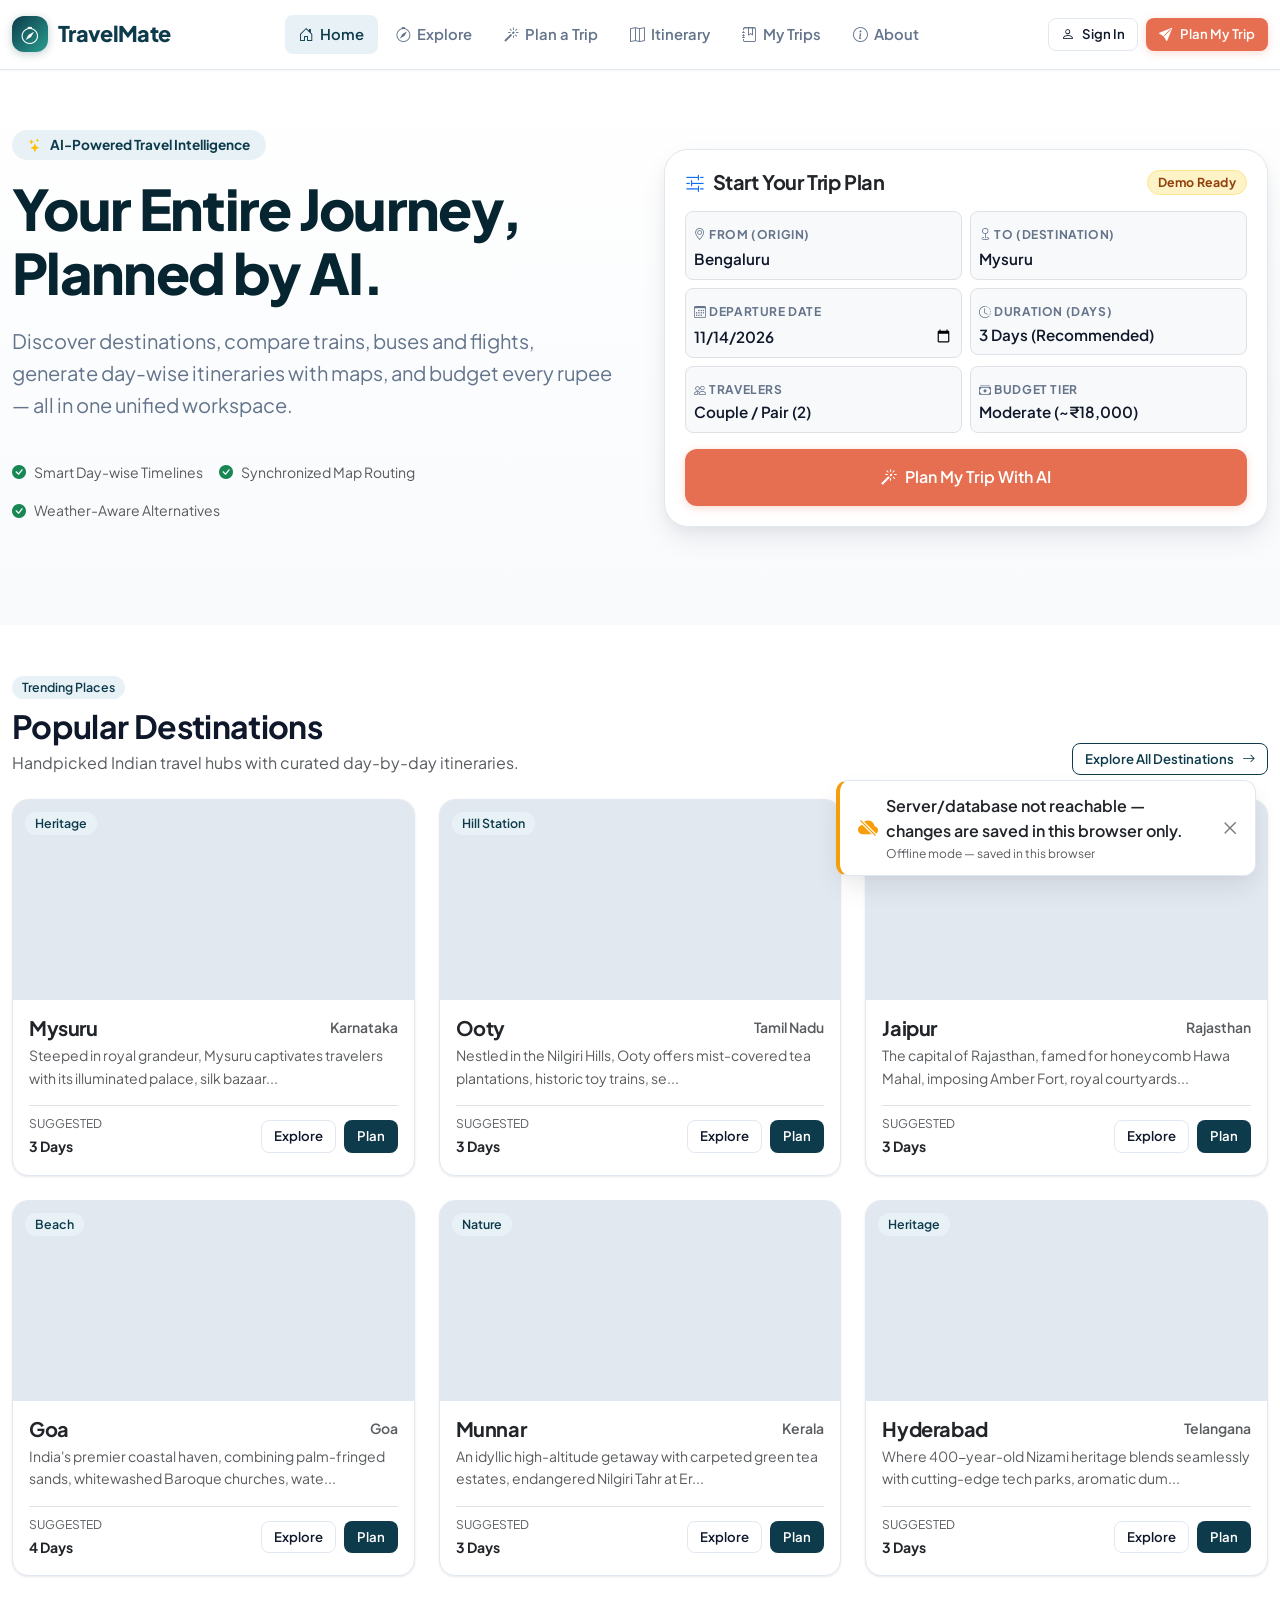
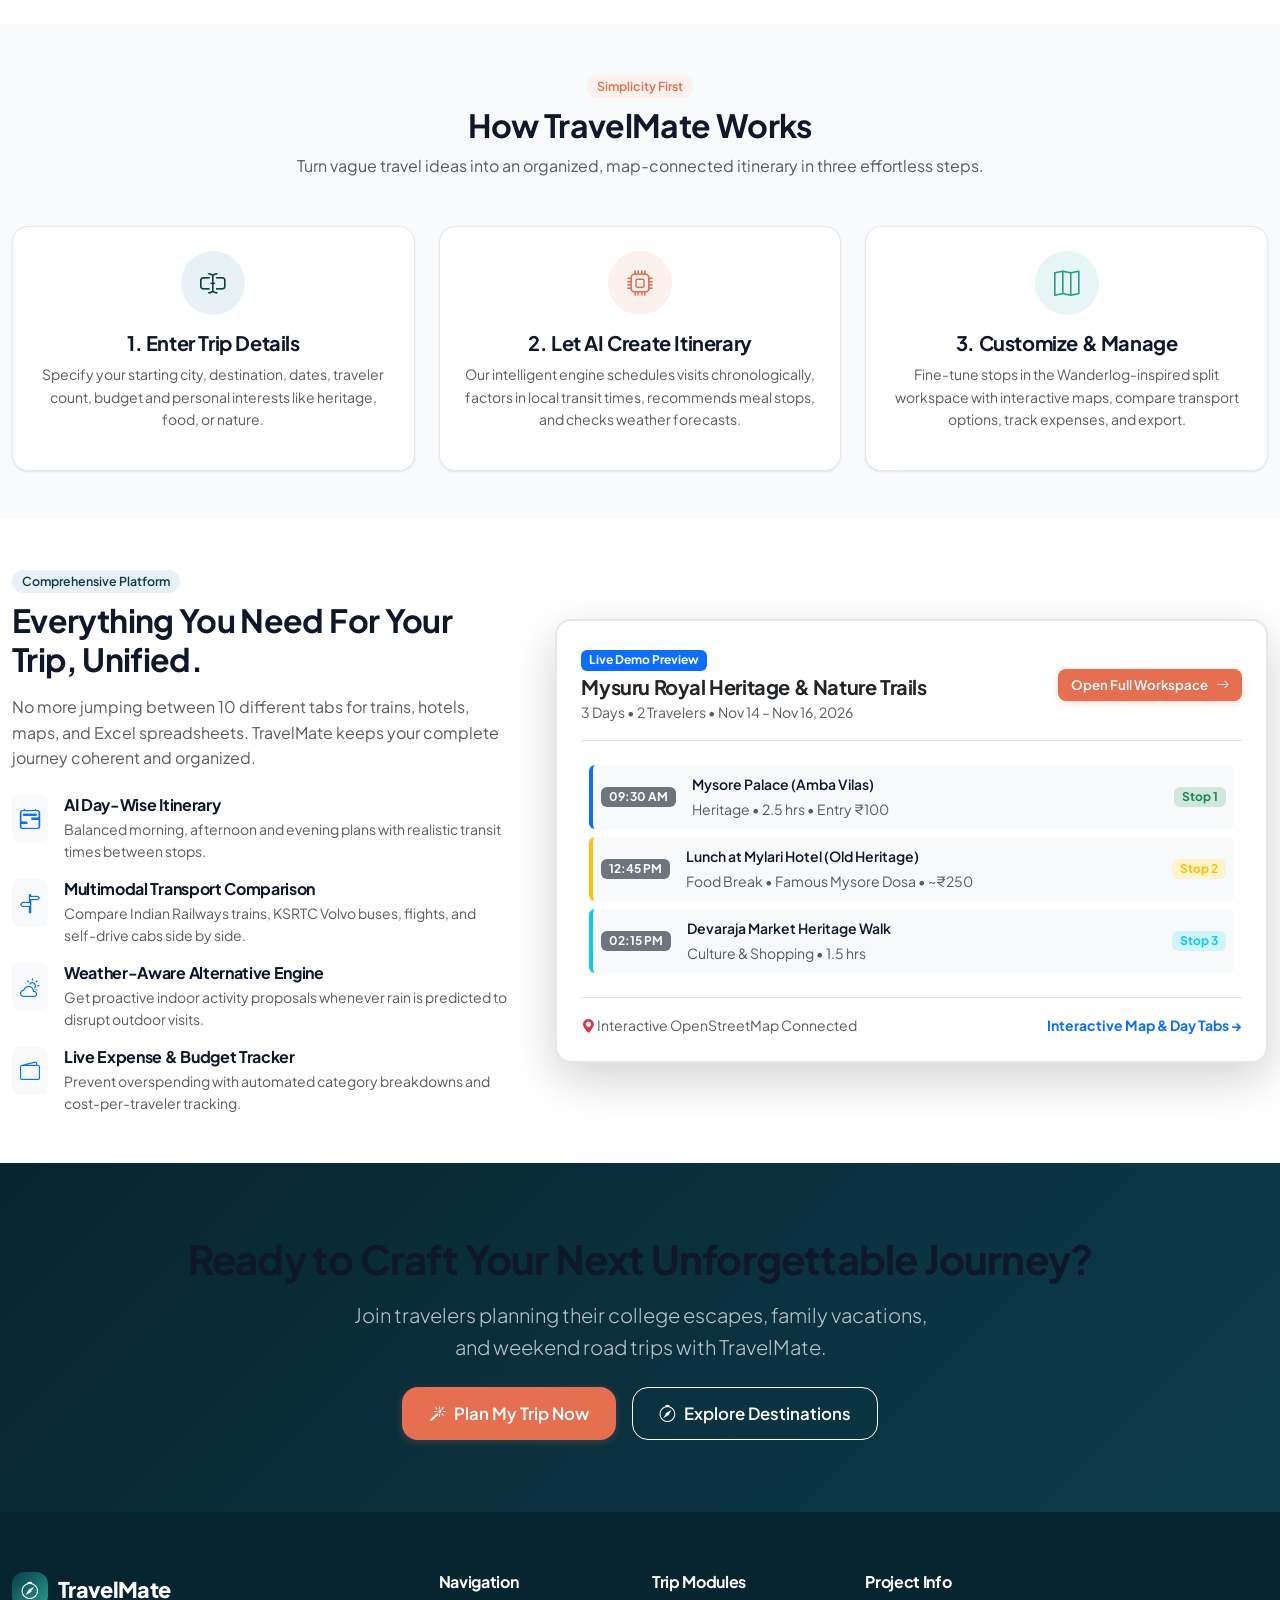
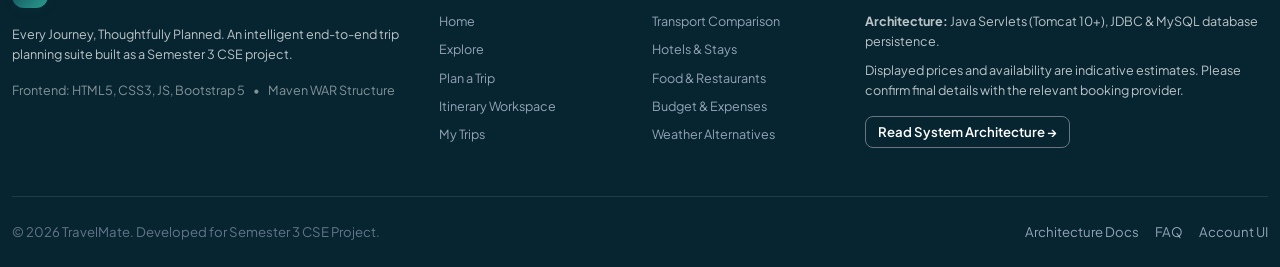
==== commit b49278d5: "changed wrong folder effect" ====
--- a/src/main/webapp/index.html
+++ b/src/main/webapp/index.html
@@ -17,7 +17,7 @@
 
   <!-- ================= GLOBAL NAVBAR ================= -->
   <nav class="navbar navbar-expand-lg tm-navbar">
-    <div class="container-xl">
+    <div class="container-fluid">
       <a class="tm-brand" href="index.html" id="nav-brand-logo">
         <div class="tm-brand-logo">
           <i class="bi bi-compass"></i>
@@ -78,7 +78,7 @@
 
   <!-- ================= HERO SECTION ================= -->
   <section class="tm-hero">
-    <div class="container-xl">
+    <div class="container-fluid">
       <div class="row align-items-center g-5">
         <div class="col-lg-6">
           <div class="d-inline-flex align-items-center gap-2 px-3 py-1 mb-3 rounded-pill" style="background: var(--tm-primary-subtle); color: var(--tm-primary); font-size: 0.85rem; font-weight: 700;">
@@ -184,7 +184,7 @@
 
   <!-- ================= POPULAR DESTINATIONS ================= -->
   <section class="py-5 bg-white">
-    <div class="container-xl">
+    <div class="container-fluid">
       <div class="d-flex flex-wrap justify-content-between align-items-end mb-4">
         <div>
           <span class="tm-badge tm-badge-primary mb-2">Trending Places</span>
@@ -204,7 +204,7 @@
 
   <!-- ================= HOW TRAVELMATE WORKS ================= -->
   <section class="py-5" style="background: var(--tm-bg);">
-    <div class="container-xl">
+    <div class="container-fluid">
       <div class="text-center max-w-700 mx-auto mb-5">
         <span class="tm-badge tm-badge-accent mb-2">Simplicity First</span>
         <h2 class="fw-bold">How TravelMate Works</h2>
@@ -253,7 +253,7 @@
 
   <!-- ================= FEATURE HIGHLIGHTS ================= -->
   <section class="py-5 bg-white">
-    <div class="container-xl">
+    <div class="container-fluid">
       <div class="row align-items-center g-5">
         <div class="col-lg-5">
           <span class="tm-badge tm-badge-primary mb-2">Comprehensive Platform</span>
@@ -353,7 +353,7 @@
 
   <!-- ================= FINAL CALL TO ACTION ================= -->
   <section class="py-5" style="background: linear-gradient(135deg, var(--tm-primary-dark) 0%, var(--tm-primary) 100%); color: #fff;">
-    <div class="container-xl text-center py-4">
+    <div class="container-fluid text-center py-4">
       <h2 class="display-6 fw-bold mb-3">Ready to Craft Your Next Unforgettable Journey?</h2>
       <p class="lead text-light opacity-75 mb-4 mx-auto" style="max-width: 600px;">
         Join travelers planning their college escapes, family vacations, and weekend road trips with TravelMate.
@@ -371,7 +371,7 @@
 
   <!-- ================= FOOTER ================= -->
   <footer class="tm-footer">
-    <div class="container-xl">
+    <div class="container-fluid">
       <div class="row g-4">
         <div class="col-lg-4">
           <div class="tm-brand text-white mb-3">
--- a/src/main/webapp/css/travelmate.css
+++ b/src/main/webapp/css/travelmate.css
@@ -77,6 +77,20 @@
 }
 
 /* Base Reset & Typography */
+html {
+  -webkit-text-size-adjust: 100%;
+  text-size-adjust: 100%;
+}
+
+/* Only on body (propagates to the viewport) so sticky navbar keeps working */
+body {
+  overflow-x: hidden;
+}
+
+img, video, canvas, iframe {
+  max-width: 100%;
+}
+
 body {
   font-family: var(--tm-font-sans);
   background-color: var(--tm-bg);
@@ -110,7 +124,7 @@
    NAVIGATION BAR
    ========================================================================== */
 .tm-navbar {
-  height: var(--tm-navbar-height);
+  min-height: var(--tm-navbar-height);
   background: var(--tm-surface);
   border-bottom: 1px solid var(--tm-border);
   box-shadow: var(--tm-shadow-xs);
@@ -953,3 +967,319 @@
   .ws-quick-actions { grid-template-columns: minmax(0, 1fr); }
   .ws-quick-action { justify-content: flex-start; text-align: left; }
 }
+
+
+/* ==========================================================================
+   MOBILE-FIRST RESPONSIVE LAYER
+   Applies only below desktop breakpoints; desktop styling is unchanged.
+   ========================================================================== */
+
+/* ---------- Tablets & phones: collapsed navbar (< 992px) ---------- */
+@media (max-width: 991.98px) {
+  .tm-navbar {
+    padding-top: 10px;
+    padding-bottom: 10px;
+  }
+
+  .tm-navbar .navbar-toggler {
+    padding: 8px 10px;
+    border-radius: var(--tm-radius-sm);
+  }
+
+  .tm-navbar .navbar-toggler:focus {
+    box-shadow: 0 0 0 3px rgba(var(--tm-primary-rgb), 0.15);
+  }
+
+  /* Opened menu becomes a clean, scrollable panel */
+  .tm-navbar .navbar-collapse {
+    margin-top: 10px;
+    padding: 12px 0 6px;
+    border-top: 1px solid var(--tm-border);
+    max-height: calc(100vh - var(--tm-navbar-height));
+    max-height: calc(100dvh - var(--tm-navbar-height));
+    overflow-y: auto;
+  }
+
+  .tm-navbar .navbar-nav {
+    margin-bottom: 12px !important;
+  }
+
+  .tm-nav-link {
+    display: flex;
+    width: 100%;
+    padding: 12px 14px !important;
+    font-size: 1rem;
+  }
+
+  /* Sign in / CTA buttons stack full width inside the menu */
+  .tm-navbar .navbar-collapse > .d-flex {
+    flex-wrap: wrap;
+    width: 100%;
+  }
+
+  .tm-navbar .navbar-collapse > .d-flex > .tm-btn,
+  .tm-navbar .navbar-collapse > .d-flex > .btn,
+  .tm-navbar .navbar-collapse > .d-flex > .dropdown {
+    flex: 1 1 140px;
+    justify-content: center;
+    padding-top: 10px;
+    padding-bottom: 10px;
+  }
+
+  .tm-hero {
+    padding: 40px 0 56px;
+  }
+
+  .tm-search-input-group {
+    border-right: none;
+    border-bottom: 1px solid var(--tm-border-light);
+  }
+
+  /* Workspace map/itinerary stack */
+  .tm-workspace-sidebar {
+    padding: 20px 16px;
+  }
+
+  .tm-workspace-map {
+    height: 60vh;
+    min-height: 320px;
+  }
+
+  #ws-map-container {
+    min-height: 320px !important;
+  }
+}
+
+/* ---------- Phones & small tablets (< 768px) ---------- */
+@media (max-width: 767.98px) {
+  /* Bootstrap's large gutters overflow the screen with small container padding */
+  .row.g-5, .row.gx-5 { --bs-gutter-x: 1.5rem; }
+  .row.g-5, .row.gy-5 { --bs-gutter-y: 1.75rem; }
+  .row.g-4, .row.gx-4 { --bs-gutter-x: 1rem; }
+  .row.g-4, .row.gy-4 { --bs-gutter-y: 1rem; }
+
+  .container, .container-sm, .container-md, .container-lg,
+  .container-xl, .container-xxl, .container-fluid {
+    padding-left: 16px;
+    padding-right: 16px;
+  }
+
+  section.py-5, .py-5 {
+    padding-top: 2.25rem !important;
+    padding-bottom: 2.25rem !important;
+  }
+
+  .mb-5 { margin-bottom: 2rem !important; }
+
+  h1, .h1 { font-size: 1.75rem; }
+  h2, .h2 { font-size: 1.5rem; }
+  h3, .h3 { font-size: 1.3rem; }
+  .display-5 { font-size: 2.25rem; }
+  .display-6 { font-size: 1.75rem; }
+  .lead { font-size: 1.05rem; }
+
+  .tm-hero-subtitle {
+    margin-bottom: 1.5rem;
+  }
+
+  .tm-search-box {
+    padding: 16px;
+    border-radius: var(--tm-radius-lg);
+  }
+
+  .tm-card {
+    border-radius: var(--tm-radius-md);
+  }
+
+  .tm-dest-image-wrap {
+    height: 180px;
+  }
+
+  /* Prevent iOS auto-zoom on focus (needs >= 16px) */
+  input.form-control, select.form-select, textarea.form-control,
+  .tm-form-control, .tm-search-input,
+  input[type="text"], input[type="email"], input[type="password"],
+  input[type="number"], input[type="date"], input[type="search"],
+  input[type="tel"], select, textarea {
+    font-size: 16px;
+  }
+
+  /* Headers like "Title ......... [Button]" wrap instead of overflowing */
+  .d-flex.justify-content-between {
+    flex-wrap: wrap;
+    gap: 8px;
+  }
+
+  /* Wide content scrolls inside its card instead of the page */
+  .table {
+    min-width: 520px;
+  }
+  .table-responsive, .tm-card:has(> .table) {
+    overflow-x: auto;
+    -webkit-overflow-scrolling: touch;
+  }
+
+  .nav-tabs, .nav-pills {
+    flex-wrap: nowrap;
+    overflow-x: auto;
+    overflow-y: hidden;
+    scrollbar-width: none;
+    -webkit-overflow-scrolling: touch;
+  }
+  .nav-tabs::-webkit-scrollbar, .nav-pills::-webkit-scrollbar { display: none; }
+  .nav-tabs .nav-link, .nav-pills .nav-link { white-space: nowrap; }
+
+  .tm-day-tabs {
+    -webkit-overflow-scrolling: touch;
+    scrollbar-width: none;
+  }
+  .tm-day-tabs::-webkit-scrollbar { display: none; }
+
+  /* Modals: use the screen edge-to-edge with comfortable padding */
+  .modal-dialog {
+    margin: 12px;
+  }
+  .tm-modal-header, .tm-modal-footer {
+    padding: 14px 16px;
+  }
+  .tm-modal-body {
+    padding: 16px;
+  }
+  .tm-modal-footer, .modal-footer {
+    flex-wrap: wrap;
+    gap: 8px;
+  }
+  .tm-modal-footer > .tm-btn, .modal-footer > .tm-btn, .modal-footer > .btn {
+    flex: 1 1 auto;
+    margin: 0;
+  }
+
+  /* Toasts span the bottom of the screen */
+  .tm-toast-container {
+    left: 12px;
+    right: 12px;
+    bottom: 12px;
+  }
+  .tm-toast {
+    min-width: 0;
+    max-width: none;
+    width: 100%;
+  }
+
+  /* Weather page inline fixed widths */
+  #wt-search-suggestions {
+    width: auto !important;
+    left: 12px;
+    right: 12px;
+  }
+  #wt-manual-coords-row .input-group {
+    width: auto !important;
+    flex: 1 1 140px;
+  }
+
+  /* Workspace map overlays */
+  .tm-workspace-map .position-absolute {
+    max-width: calc(100% - 24px) !important;
+  }
+
+  .tm-footer {
+    padding: 40px 0 20px;
+  }
+  .tm-footer-bottom {
+    margin-top: 28px;
+    text-align: center;
+  }
+  .tm-footer-bottom .d-flex {
+    justify-content: center !important;
+  }
+}
+
+/* ---------- Small phones (< 576px) ---------- */
+@media (max-width: 575.98px) {
+  :root {
+    --tm-navbar-height: 62px;
+  }
+
+  .tm-brand {
+    font-size: 1.2rem;
+  }
+
+  .tm-brand-logo {
+    width: 32px;
+    height: 32px;
+    font-size: 1rem;
+  }
+
+  .tm-brand-badge {
+    display: none;
+  }
+
+  .tm-hero {
+    padding: 28px 0 40px;
+  }
+
+  .tm-hero-title {
+    font-size: 2rem;
+  }
+
+  /* Buttons: allow long labels to wrap, keep 44px touch targets */
+  .tm-btn {
+    white-space: normal;
+    text-align: center;
+    min-height: 44px;
+  }
+  .tm-btn-sm {
+    min-height: 38px;
+    white-space: nowrap;
+  }
+  .tm-btn-lg {
+    padding: 12px 20px;
+    font-size: 1rem;
+  }
+
+  /* Button groups at the end of forms/sections stack nicely */
+  .d-flex.gap-2 > .tm-btn-lg,
+  .d-flex.gap-3 > .tm-btn-lg {
+    flex: 1 1 100%;
+  }
+
+  .tm-chip {
+    padding: 7px 13px;
+    font-size: 0.85rem;
+  }
+
+  .tm-stop-card {
+    padding: 14px 12px;
+  }
+  .tm-stop-card:hover {
+    transform: none;
+  }
+
+  .tm-timeline {
+    padding-left: 24px;
+  }
+  .tm-timeline::before {
+    left: 10px;
+  }
+  .tm-stop-node {
+    left: -24px;
+    width: 24px;
+    height: 24px;
+  }
+
+  .tm-dest-image-wrap {
+    height: 170px;
+  }
+
+  .display-5 { font-size: 2rem; }
+  .display-6 { font-size: 1.5rem; }
+}
+
+/* Touch devices: no hover lift jitter */
+@media (hover: none) {
+  .tm-card-hover-elevate:hover,
+  .tm-btn-primary:hover,
+  .tm-btn-accent:hover {
+    transform: none;
+  }
+}
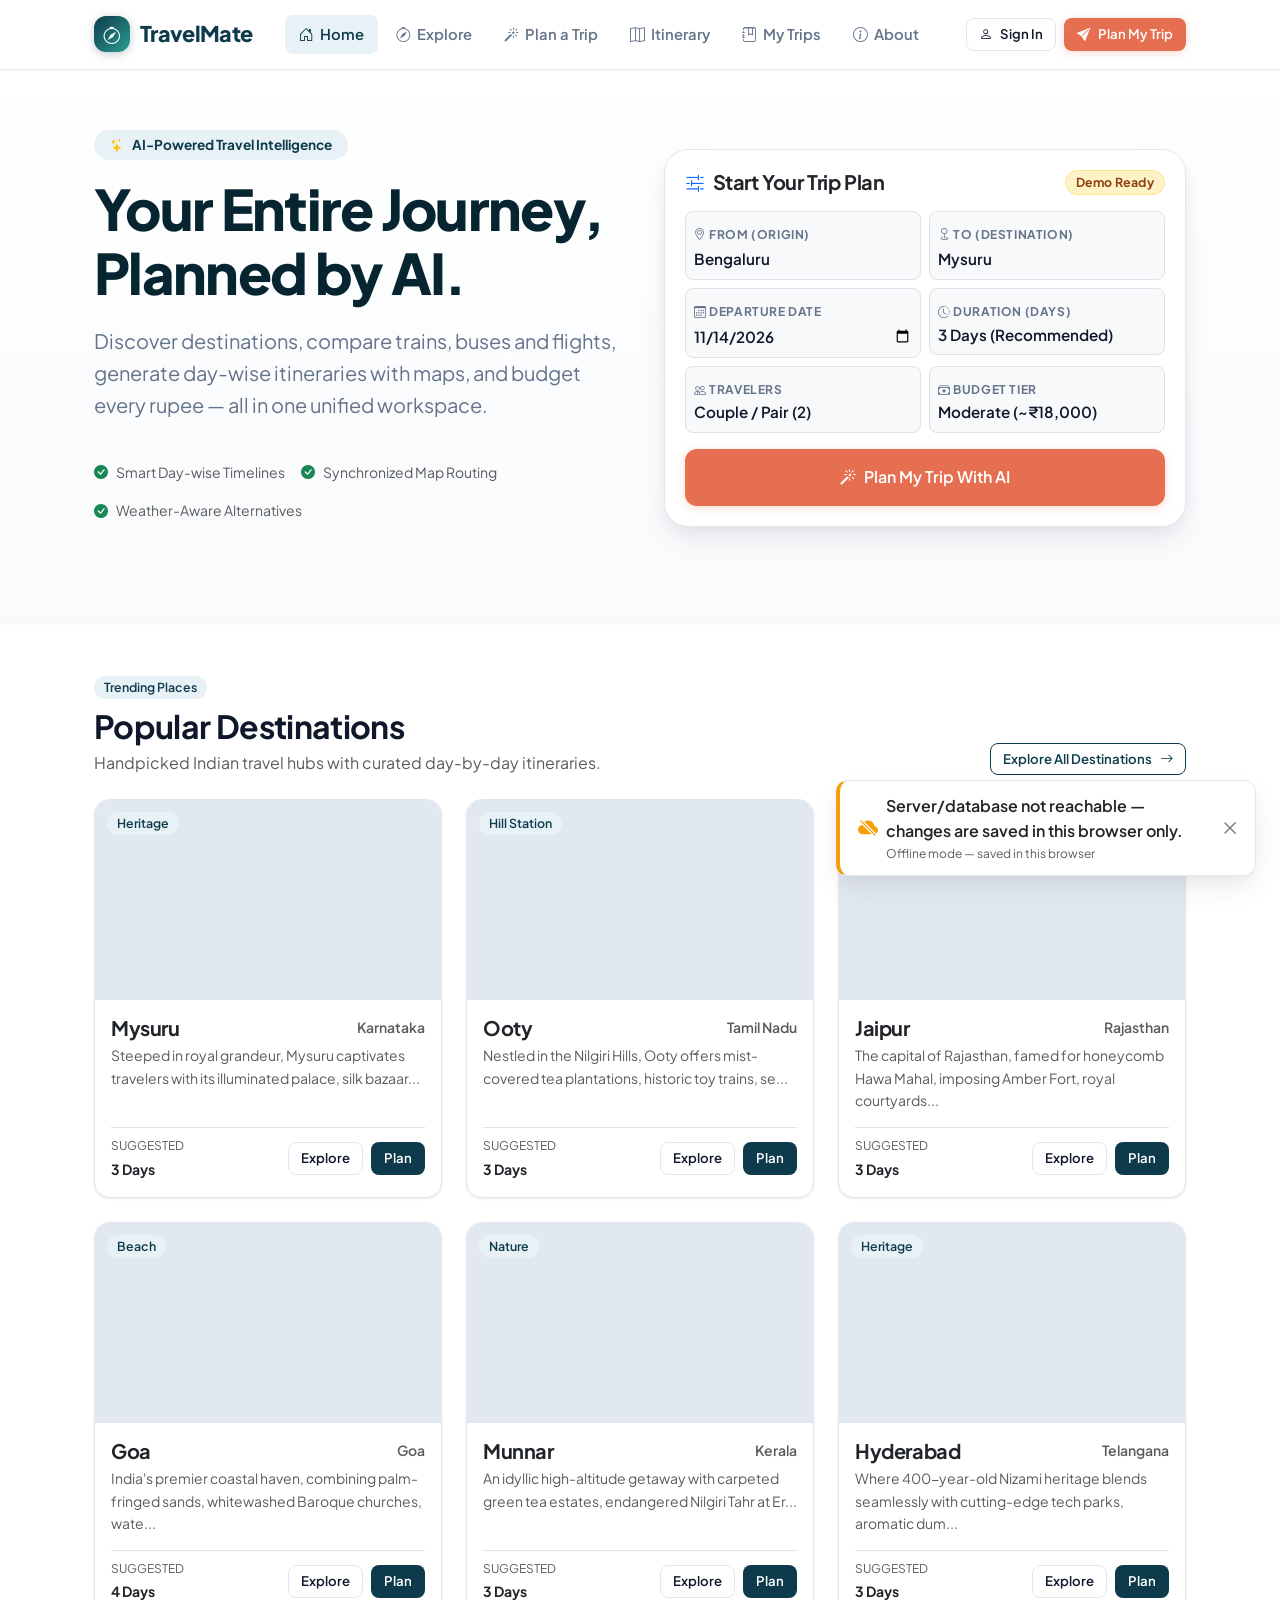
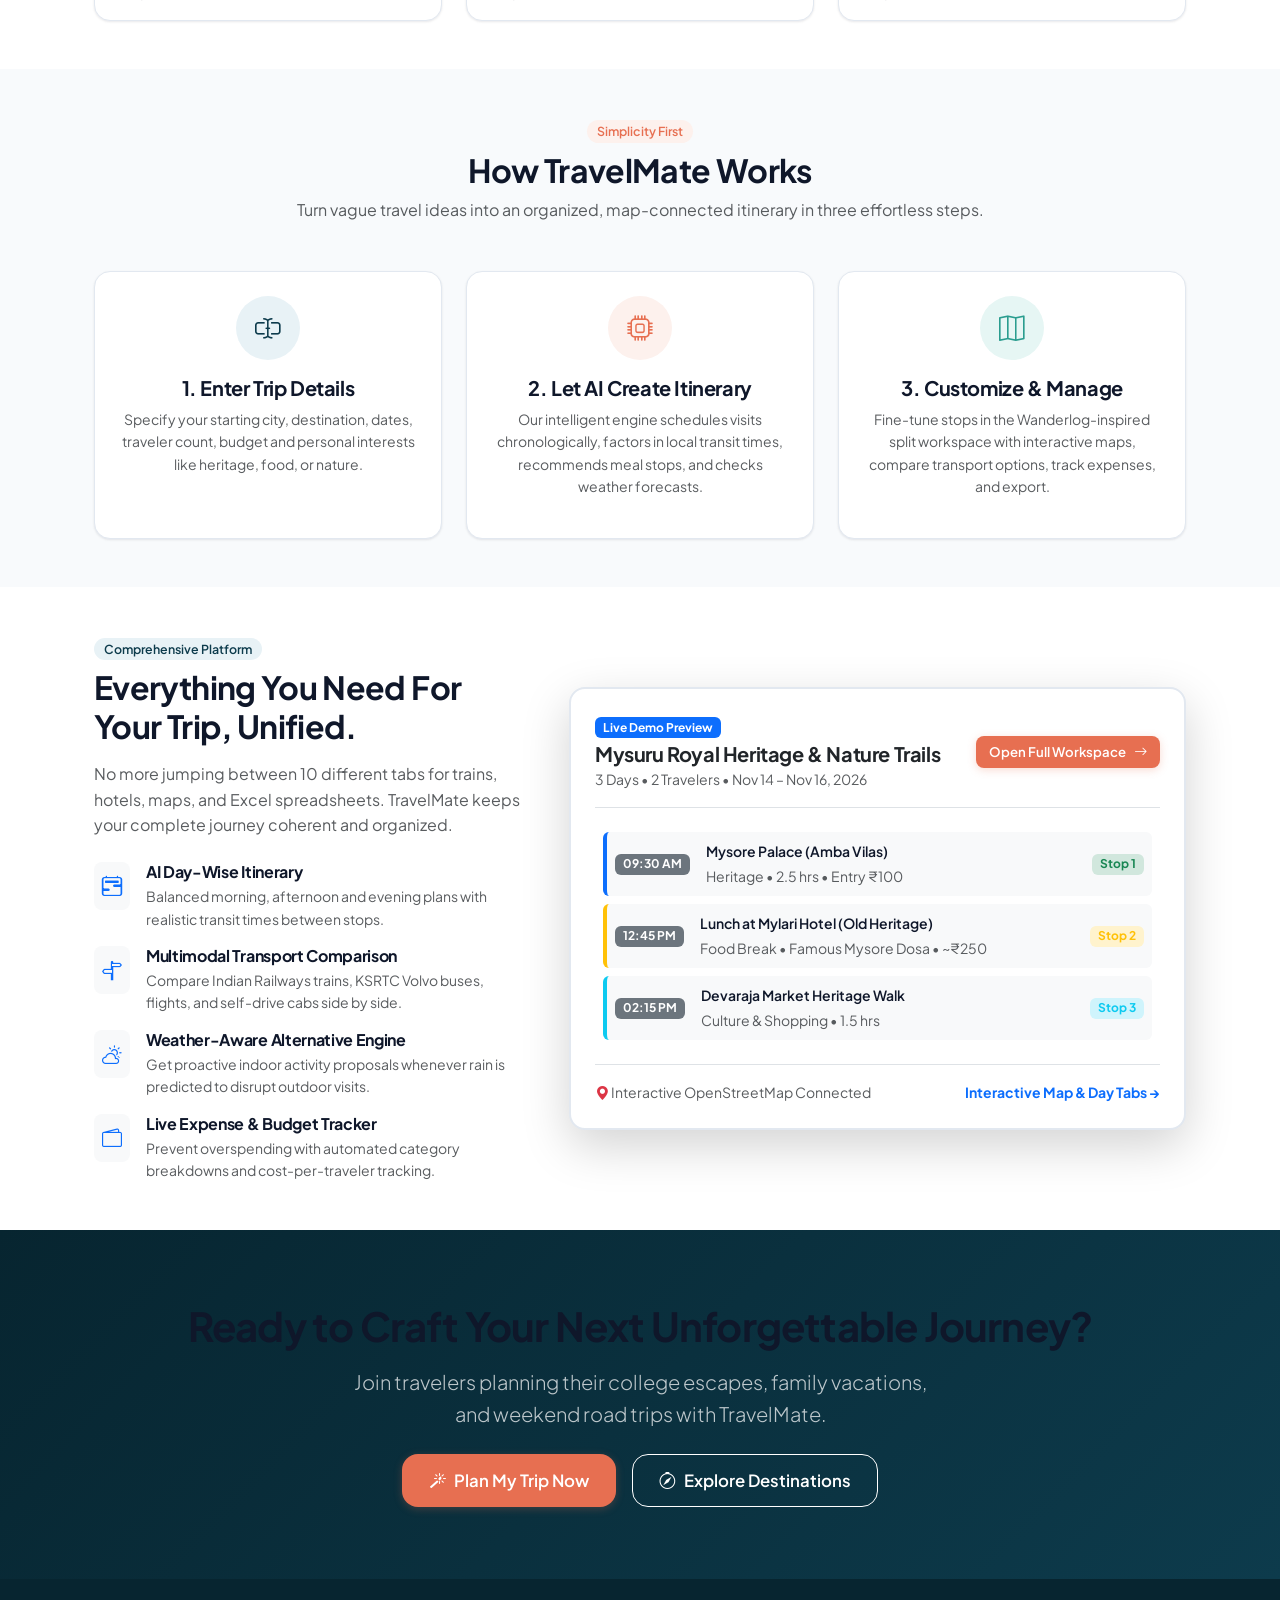
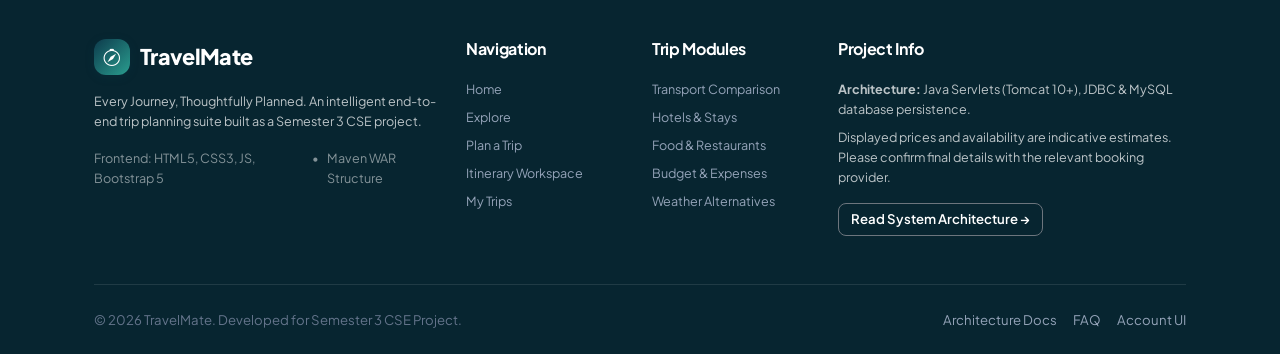
==== commit bfdfc5a8: "edited the layout bugs" ====
--- a/src/main/webapp/index.html
+++ b/src/main/webapp/index.html
@@ -17,13 +17,12 @@
 
   <!-- ================= GLOBAL NAVBAR ================= -->
   <nav class="navbar navbar-expand-lg tm-navbar">
-    <div class="container-fluid">
+    <div class="container-xl">
       <a class="tm-brand" href="index.html" id="nav-brand-logo">
         <div class="tm-brand-logo">
           <i class="bi bi-compass"></i>
         </div>
         <span>TravelMate</span>
-        
       </a>
 
       <button class="navbar-toggler border-0" type="button" data-bs-toggle="collapse" data-bs-target="#tmNavbarMain" aria-controls="tmNavbarMain" aria-expanded="false" aria-label="Toggle navigation">
@@ -78,7 +77,7 @@
 
   <!-- ================= HERO SECTION ================= -->
   <section class="tm-hero">
-    <div class="container-fluid">
+    <div class="container-xl">
       <div class="row align-items-center g-5">
         <div class="col-lg-6">
           <div class="d-inline-flex align-items-center gap-2 px-3 py-1 mb-3 rounded-pill" style="background: var(--tm-primary-subtle); color: var(--tm-primary); font-size: 0.85rem; font-weight: 700;">
@@ -184,7 +183,7 @@
 
   <!-- ================= POPULAR DESTINATIONS ================= -->
   <section class="py-5 bg-white">
-    <div class="container-fluid">
+    <div class="container-xl">
       <div class="d-flex flex-wrap justify-content-between align-items-end mb-4">
         <div>
           <span class="tm-badge tm-badge-primary mb-2">Trending Places</span>
@@ -204,7 +203,7 @@
 
   <!-- ================= HOW TRAVELMATE WORKS ================= -->
   <section class="py-5" style="background: var(--tm-bg);">
-    <div class="container-fluid">
+    <div class="container-xl">
       <div class="text-center max-w-700 mx-auto mb-5">
         <span class="tm-badge tm-badge-accent mb-2">Simplicity First</span>
         <h2 class="fw-bold">How TravelMate Works</h2>
@@ -253,7 +252,7 @@
 
   <!-- ================= FEATURE HIGHLIGHTS ================= -->
   <section class="py-5 bg-white">
-    <div class="container-fluid">
+    <div class="container-xl">
       <div class="row align-items-center g-5">
         <div class="col-lg-5">
           <span class="tm-badge tm-badge-primary mb-2">Comprehensive Platform</span>
@@ -353,7 +352,7 @@
 
   <!-- ================= FINAL CALL TO ACTION ================= -->
   <section class="py-5" style="background: linear-gradient(135deg, var(--tm-primary-dark) 0%, var(--tm-primary) 100%); color: #fff;">
-    <div class="container-fluid text-center py-4">
+    <div class="container-xl text-center py-4">
       <h2 class="display-6 fw-bold mb-3">Ready to Craft Your Next Unforgettable Journey?</h2>
       <p class="lead text-light opacity-75 mb-4 mx-auto" style="max-width: 600px;">
         Join travelers planning their college escapes, family vacations, and weekend road trips with TravelMate.
@@ -371,7 +370,7 @@
 
   <!-- ================= FOOTER ================= -->
   <footer class="tm-footer">
-    <div class="container-fluid">
+    <div class="container-xl">
       <div class="row g-4">
         <div class="col-lg-4">
           <div class="tm-brand text-white mb-3">
--- a/src/main/webapp/css/travelmate.css
+++ b/src/main/webapp/css/travelmate.css
@@ -89,6 +89,30 @@
 
 img, video, canvas, iframe {
   max-width: 100%;
+}
+
+/* Container Padding & Max-Width Enhancements */
+.container,
+.container-sm,
+.container-md,
+.container-lg,
+.container-xl,
+.container-xxl {
+  padding-left: 1.5rem;
+  padding-right: 1.5rem;
+}
+
+/* Layout Utilities */
+.max-w-600 { max-width: 600px; }
+.max-w-700 { max-width: 700px; }
+.max-w-800 { max-width: 800px; }
+.cursor-pointer { cursor: pointer; }
+.border-2 { border-width: 2px !important; }
+
+@media (min-width: 768px) {
+  .border-start-md {
+    border-left: 1px solid var(--tm-border) !important;
+  }
 }
 
 body {
@@ -810,6 +834,39 @@
   display: none;
 }
 
+/* Intermediate desktop navbar (992px - 1199px): ensure all links fit without wrapping */
+@media (min-width: 992px) and (max-width: 1199.98px) {
+  .tm-nav-link {
+    font-size: 0.825rem;
+    padding: 6px 8px !important;
+    gap: 4px;
+  }
+  .tm-brand {
+    font-size: 1.15rem;
+  }
+}
+
+/* Desktop workspace: fit seamlessly in 100vh with no outer window scroll */
+@media (min-width: 992px) {
+  body.tm-workspace-body,
+  body:has(.tm-workspace-layout) {
+    height: 100vh;
+    height: 100dvh;
+    overflow: hidden;
+  }
+  body.tm-workspace-body .tm-workspace-layout,
+  body:has(.tm-workspace-layout) .tm-workspace-layout {
+    flex: 1 1 0;
+    min-height: 0;
+    height: auto;
+    overflow: hidden;
+  }
+}
+
+.tm-stop-card img {
+  flex-shrink: 0;
+}
+
 @media (max-width: 991.98px) {
   .tm-workspace-layout {
     flex-direction: column;
@@ -873,6 +930,14 @@
   }
   body.view-map-active .tm-mobile-hide-on-itinerary {
     display: block !important;
+  }
+  body.view-map-active .tm-workspace-map {
+    height: calc(100dvh - 170px) !important;
+    min-height: 420px !important;
+  }
+  body.view-map-active #ws-map-container {
+    height: 100% !important;
+    min-height: 420px !important;
   }
 }
 
@@ -1254,6 +1319,16 @@
   .tm-stop-card:hover {
     transform: none;
   }
+  .tm-stop-card img {
+    width: 68px !important;
+    height: 68px !important;
+  }
+
+  #wt-search-suggestions {
+    width: calc(100vw - 32px) !important;
+    max-width: 100% !important;
+    left: 0 !important;
+  }
 
   .tm-timeline {
     padding-left: 24px;
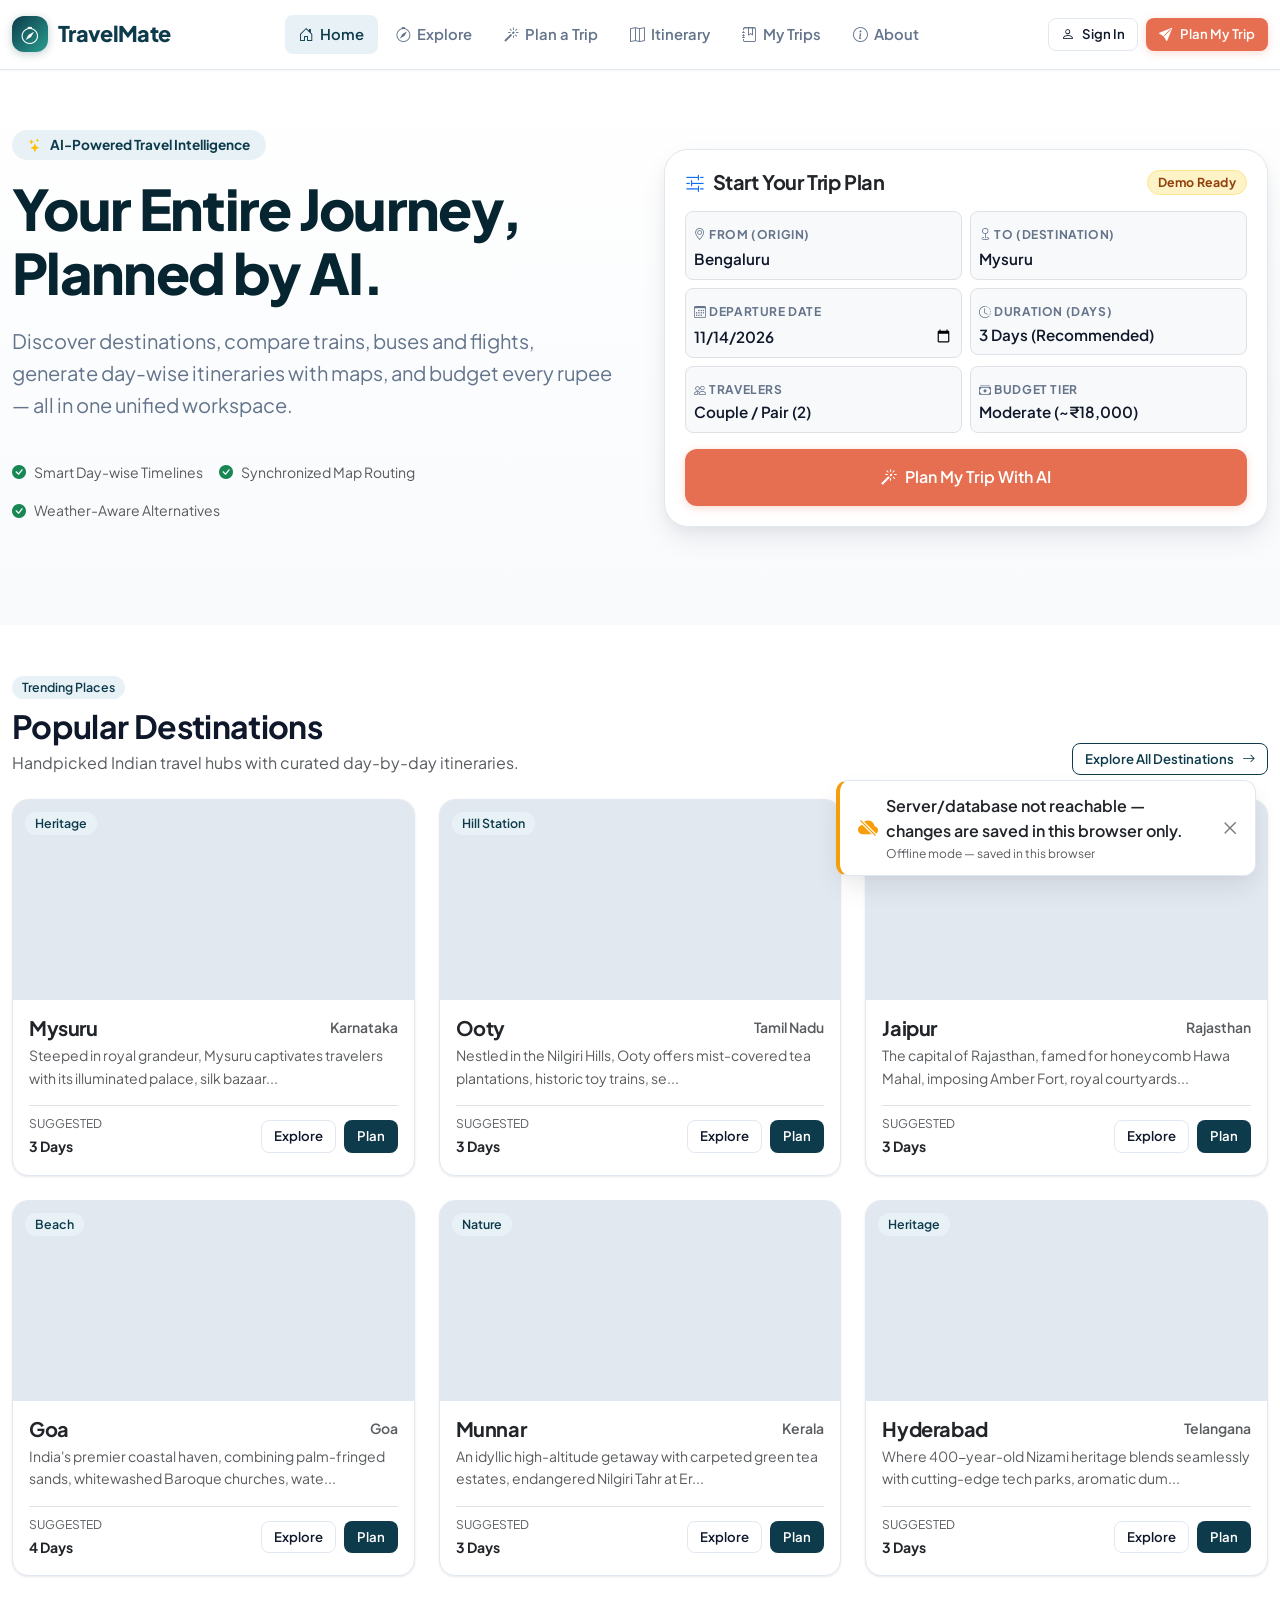
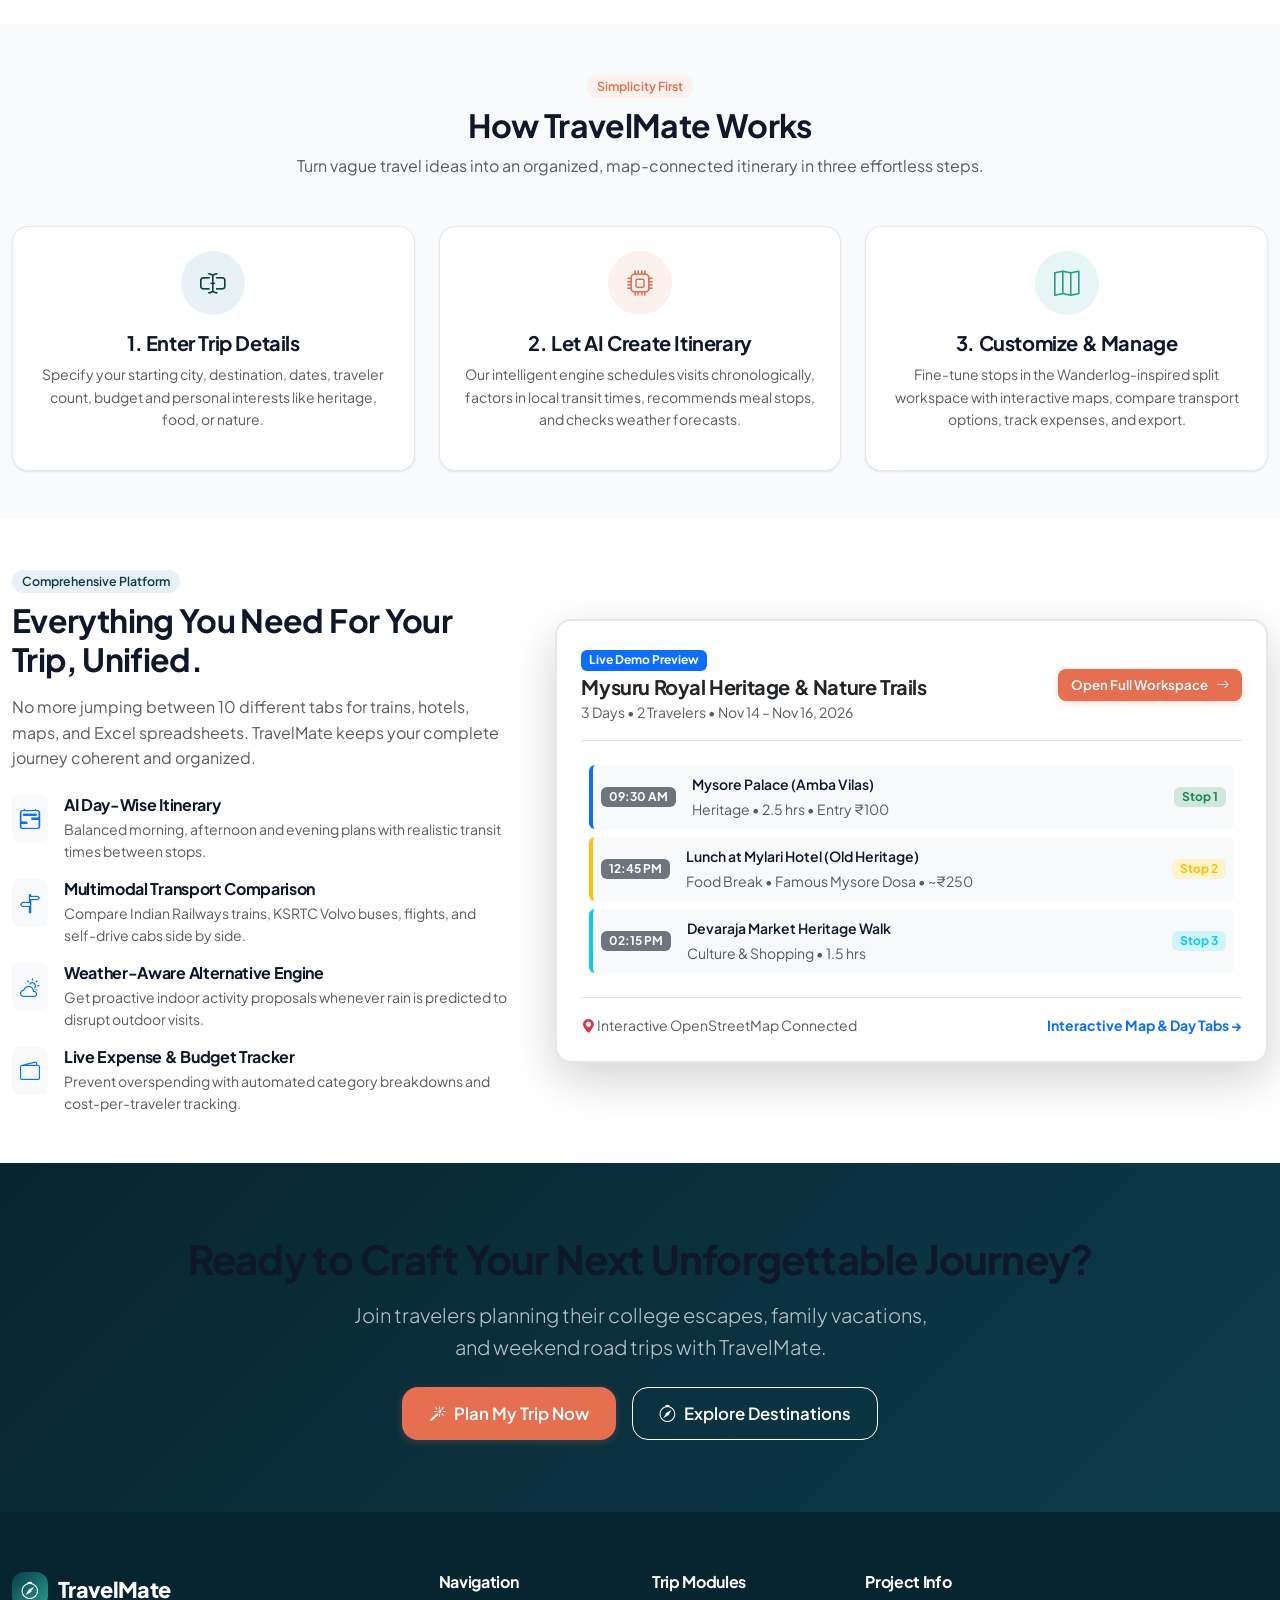
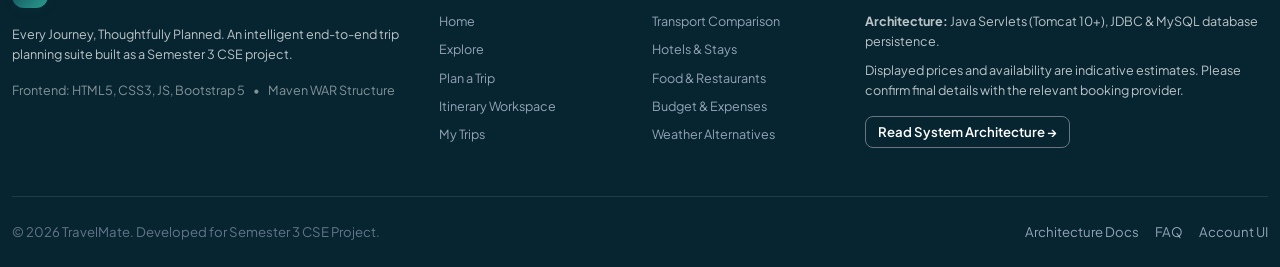
==== commit 92fbcdd6: "Improve transport search and add Indian airport and railway data" ====
--- a/src/main/webapp/index.html
+++ b/src/main/webapp/index.html
@@ -17,7 +17,7 @@
 
   <!-- ================= GLOBAL NAVBAR ================= -->
   <nav class="navbar navbar-expand-lg tm-navbar">
-    <div class="container-xl">
+    <div class="container-fluid">
       <a class="tm-brand" href="index.html" id="nav-brand-logo">
         <div class="tm-brand-logo">
           <i class="bi bi-compass"></i>
@@ -77,7 +77,7 @@
 
   <!-- ================= HERO SECTION ================= -->
   <section class="tm-hero">
-    <div class="container-xl">
+    <div class="container-fluid">
       <div class="row align-items-center g-5">
         <div class="col-lg-6">
           <div class="d-inline-flex align-items-center gap-2 px-3 py-1 mb-3 rounded-pill" style="background: var(--tm-primary-subtle); color: var(--tm-primary); font-size: 0.85rem; font-weight: 700;">
@@ -183,7 +183,7 @@
 
   <!-- ================= POPULAR DESTINATIONS ================= -->
   <section class="py-5 bg-white">
-    <div class="container-xl">
+    <div class="container-fluid">
       <div class="d-flex flex-wrap justify-content-between align-items-end mb-4">
         <div>
           <span class="tm-badge tm-badge-primary mb-2">Trending Places</span>
@@ -203,7 +203,7 @@
 
   <!-- ================= HOW TRAVELMATE WORKS ================= -->
   <section class="py-5" style="background: var(--tm-bg);">
-    <div class="container-xl">
+    <div class="container-fluid">
       <div class="text-center max-w-700 mx-auto mb-5">
         <span class="tm-badge tm-badge-accent mb-2">Simplicity First</span>
         <h2 class="fw-bold">How TravelMate Works</h2>
@@ -252,7 +252,7 @@
 
   <!-- ================= FEATURE HIGHLIGHTS ================= -->
   <section class="py-5 bg-white">
-    <div class="container-xl">
+    <div class="container-fluid">
       <div class="row align-items-center g-5">
         <div class="col-lg-5">
           <span class="tm-badge tm-badge-primary mb-2">Comprehensive Platform</span>
@@ -352,7 +352,7 @@
 
   <!-- ================= FINAL CALL TO ACTION ================= -->
   <section class="py-5" style="background: linear-gradient(135deg, var(--tm-primary-dark) 0%, var(--tm-primary) 100%); color: #fff;">
-    <div class="container-xl text-center py-4">
+    <div class="container-fluid text-center py-4">
       <h2 class="display-6 fw-bold mb-3">Ready to Craft Your Next Unforgettable Journey?</h2>
       <p class="lead text-light opacity-75 mb-4 mx-auto" style="max-width: 600px;">
         Join travelers planning their college escapes, family vacations, and weekend road trips with TravelMate.
@@ -370,7 +370,7 @@
 
   <!-- ================= FOOTER ================= -->
   <footer class="tm-footer">
-    <div class="container-xl">
+    <div class="container-fluid">
       <div class="row g-4">
         <div class="col-lg-4">
           <div class="tm-brand text-white mb-3">
